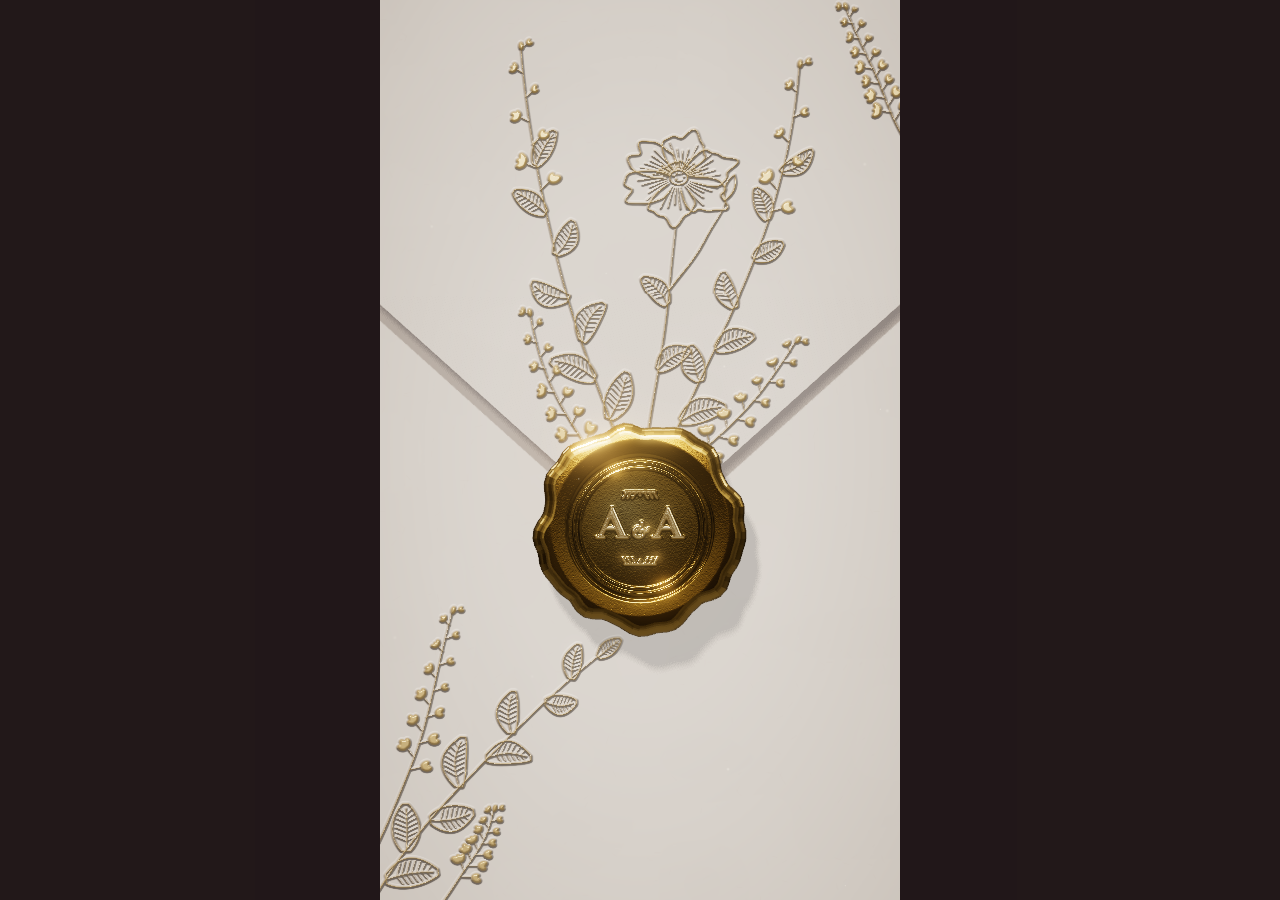
==== assets/family/index.html @ 839c0a17 "Publish site from Demo-repo 449c870" ====
<!doctype html>
<html lang="en">
<head>
  <meta charset="utf-8">
  <meta name="viewport" content="width=device-width, initial-scale=1, viewport-fit=cover">
  <!-- every path on this page resolves from the site root -->
  <base href="../../">
  <meta name="theme-color" content="#f6efe2">
  <title>Abrar &amp; Afreen · Dawat-E-Valima</title>
  <meta name="description" content="With the blessings of Allah, you and your family are invited to the Dawat-E-Valima of Abrar Ahmed with Afreen Bokhari.">
  <meta property="og:type" content="website">
  <meta property="og:title" content="Abrar &amp; Afreen · Dawat-E-Valima">
  <meta property="og:description" content="Thursday, 17 December 2026 · Dinner 8:00 PM onwards · Shams Convention Centre, Bengaluru. Tap to open the invitation.">
  <meta property="og:url" content="https://abrar-afreen.pages.dev/family">
  <meta property="og:image" content="https://abrar-afreen.pages.dev/assets/share.jpg">
  <meta property="og:image:width" content="1200">
  <meta property="og:image:height" content="630">
  <meta name="twitter:card" content="summary_large_image">
  <script>
    // Same start-up as the main page: mark WebGL support before the first paint and
    // preload the still of the envelope that matches this screen's shape.
    (function () {
      var d = document.documentElement, gl = null;
      try {
        var c = document.createElement("canvas");
        gl = c.getContext("webgl2") || c.getContext("webgl");
        if (gl) {
          d.classList.add("gl-early");
          var lose = gl.getExtension("WEBGL_lose_context");
          if (lose) lose.loseContext();
        }
      } catch (e) {}
      if (!gl) return;
      var shapes = [42, 45, 47, 50, 56, 63, 72, 82];
      var a = Math.min(innerWidth, 520) / innerHeight * 100, best = shapes[0];
      for (var i = 1; i < shapes.length; i++) if (Math.abs(shapes[i] - a) < Math.abs(best - a)) best = shapes[i];
      var src = "assets/poster/env-" + best + ".webp";
      var l = document.createElement("link");
      l.rel = "preload"; l.as = "image"; l.href = src; l.setAttribute("fetchpriority", "high");
      document.head.appendChild(l);
      window.__poster = src;
    })();
  </script>
  <link rel="preload" href="assets/app.js" as="script" fetchpriority="low">
  <link rel="preload" href="assets/fonts/Cinzel.woff2" as="font" type="font/woff2" crossorigin fetchpriority="low">
  <link rel="preload" href="assets/fonts/CormorantGaramond-Italic.woff2" as="font" type="font/woff2" crossorigin fetchpriority="low">
  <link rel="icon" href="data:image/svg+xml,%3Csvg xmlns='http://www.w3.org/2000/svg' viewBox='0 0 24 24'%3E%3Cpath fill='%23b8892f' d='M12 21s-7.5-4.6-9.6-9.2C.9 8.4 3 4.5 6.8 4.5c2.2 0 3.7 1.3 5.2 3.1 1.5-1.8 3-3.1 5.2-3.1 3.8 0 5.9 3.9 4.4 7.3C19.5 16.4 12 21 12 21z'/%3E%3C/svg%3E">
  <link rel="stylesheet" href="css/style.css">
  <link rel="stylesheet" href="assets/family/family.css">
</head>
<body class="is-locked fam">

  <!-- ============ Envelope (same as the main invitation) ============ -->
  <div id="envelope" class="envelope" aria-label="Wedding invitation envelope">
   <div class="env-box">
    <div class="env-paper"></div>
    <img class="env-poster" id="envPoster" alt="" decoding="async" fetchpriority="high">
    <div class="seal-wake" aria-hidden="true"></div>
    <script>
      if (window.__poster) document.getElementById("envPoster").src = window.__poster;
      if (window.__poster) document.getElementById("envelope").addEventListener("click", function () { window.__tapQueued = true; this.classList.add("is-waking"); }, { once: true });
    </script>
    <div class="env-shadow"><i></i></div>
    <div class="env-pocket"></div>
    <div class="env-glow"></div>
    <div class="env-rays"></div>
    <div class="env-flap">
      <div class="env-flap-face env-flap-front"><div class="env-flap-paper"></div></div>
      <div class="env-flap-face env-flap-back"></div>
    </div>
    <button id="seal" class="seal" type="button" aria-label="Tap to open the invitation">
      <svg viewBox="0 0 120 120" aria-hidden="true">
        <defs>
          <radialGradient id="sealGold" cx="38%" cy="32%" r="75%">
            <stop offset="0" stop-color="#fff1b8"/><stop offset=".35" stop-color="#e7bf5c"/>
            <stop offset=".75" stop-color="#b98a2c"/><stop offset="1" stop-color="#7d5a17"/>
          </radialGradient>
          <radialGradient id="sealInner" cx="60%" cy="65%" r="70%">
            <stop offset="0" stop-color="#f3d27a"/><stop offset=".7" stop-color="#c9992f"/><stop offset="1" stop-color="#a77a1f"/>
          </radialGradient>
        </defs>
        <path fill="url(#sealGold)" d="M60 4c7 0 9 5 15 6s11-2 15 3 1 10 5 15 9 5 10 12-4 9-4 15 5 10 2 16-9 5-12 10-1 11-7 14-10-1-16 1-9 8-16 8-9-5-15-6-11 2-15-3-1-10-5-15-9-5-10-12 4-9 4-15-5-10-2-16 9-5 12-10 1-11 7-14 10 1 16-1 9-8 16-8z"/>
        <circle cx="60" cy="60" r="37" fill="url(#sealInner)" stroke="#8a6418" stroke-opacity=".45" stroke-width="1.5"/>
        <circle cx="60" cy="60" r="31" fill="none" stroke="#fff3c4" stroke-opacity=".55" stroke-width=".8"/>
        <text x="60" y="68" text-anchor="middle" class="seal-text seal-mono">A &amp; A</text>
      </svg>
    </button>
   </div>
  </div>

  <!-- Music toggle -->
  <button id="music" class="music" type="button" aria-label="Toggle music" aria-pressed="false">
    <svg viewBox="0 0 24 24" aria-hidden="true">
      <path class="m-speaker" d="M4 9h3l5-4v14l-5-4H4z"/>
      <path class="m-waves" d="M15.5 8.5a5 5 0 0 1 0 7M18 6a8.5 8.5 0 0 1 0 12"/>
      <path class="m-mute" d="M16 9l5 6M21 9l-5 6"/>
    </svg>
  </button>

  <!-- ============ Scenes: a story that plays by itself ============ -->
  <main class="story" id="story" aria-live="polite">
    <div class="story-bars" id="bars" aria-hidden="true"></div>
    <div class="story-glow" aria-hidden="true"></div>

    <!-- 1 · Bismillah -->
    <section class="scene" data-time="6.5" data-couple="stand">
      <div class="sc-content">
        <p class="ar ar-bismillah" lang="ar" dir="rtl">بِسْمِ اللّٰهِ الرَّحْمٰنِ الرَّحِيْمِ</p>
        <p class="sc-small">In the name of Allah, the Most Beneficent, the Most Merciful</p>
        <h1 class="sc-title">Dawat-E-Valima</h1>
        <p class="sc-names">Abrar <span>&amp;</span> Afreen</p>
        <p class="sc-date">17 · 12 · 2026</p>
      </div>
    </section>

    <!-- 2 · Qur'an 78:8 -->
    <section class="scene" data-time="7" data-couple="stand">
      <div class="sc-content">
        <p class="ar ar-verse" lang="ar" dir="rtl">وَخَلَقْنَاكُمْ أَزْوَاجًا</p>
        <p class="sc-quote">“And We created you in pairs”</p>
        <p class="sc-ref">Qur’an 78 : 8</p>
        <span class="sc-rule" aria-hidden="true"></span>
        <p class="sc-names sc-names-lg">Abrar <span>&amp;</span> Afreen</p>
      </div>
    </section>

    <!-- 3 · The groom's family -->
    <section class="scene scene-text" data-time="10">
      <div class="sc-content">
        <p class="ar ar-small" lang="ar" dir="rtl">بِسْمِ اللّٰهِ الرَّحْمٰنِ الرَّحِيْمِ</p>
        <p class="sc-hosts">Mr. Mustaq Ahmed &amp; Mrs. Nazhath Unnisa</p>
        <p class="sc-body">solicit the pleasure of your company, with family, at the Dawat-E-Valima of their beloved son</p>
        <h2 class="sc-person">Abrar Ahmed</h2>
        <p class="sc-lineage">Paternal grandson of<br><b>Late Janab Abdul Kareem Saheb</b></p>
        <p class="sc-lineage">Maternal grandson of<br><b>Late Janab Abdul Khayyum Saheb</b></p>
      </div>
    </section>

    <!-- 4 · The bride's family -->
    <section class="scene scene-text" data-time="10">
      <div class="sc-content">
        <p class="sc-with">with</p>
        <h2 class="sc-person">Afreen Bokhari</h2>
        <p class="sc-body">Daughter of</p>
        <p class="sc-hosts">Mr. Syed Ilyas Bokhari &amp; Mrs. Syeda Fathima Mubeen</p>
        <p class="sc-lineage">Paternal granddaughter of<br><b>Late Syed Shafiulla Bokhari Saheb</b></p>
        <p class="sc-lineage">Maternal granddaughter of<br><b>Late Syed Hidayathulla Bokhari Saheb</b></p>
      </div>
    </section>

    <!-- 5 · Alhamdulillah -->
    <section class="scene scene-heart" data-time="7.5" data-couple="stand">
      <div class="sc-heart" data-art="heart" aria-hidden="true"></div>
      <div class="sc-content">
        <p class="sc-caps">Together in this life<br>by Allah’s grace,</p>
        <p class="ar ar-dua" lang="ar" dir="rtl">اَلْحَمْدُ لِلّٰهِ</p>
        <p class="sc-caps">and forever in Jannah</p>
        <p class="ar ar-dua" lang="ar" dir="rtl">إِنْ شَاءَ اللّٰهُ</p>
      </div>
    </section>

    <!-- 6 · The Valima -->
    <section class="scene scene-event" data-time="14">
      <div class="sc-content">
        <p class="ar ar-small" lang="ar" dir="rtl">إِنْ شَاءَ اللّٰهُ</p>
        <h2 class="sc-event">Dawat-E-Valima</h2>
        <span class="sc-rule" aria-hidden="true"></span>
        <p class="sc-when">Thursday, 17th December 2026</p>
        <p class="sc-hijri">8th Rajab 1448 Hijri</p>
        <p class="sc-time">Dinner · 8:00 PM onwards</p>
        <p class="sc-venue-label">Venue</p>
        <p class="sc-venue">Shams Convention Centre</p>
        <p class="sc-address">#67, Haines Road, Sulthangunta, Shivaji Nagar, Bengaluru – 560 001</p>
        <p class="sc-count" id="famCount"></p>
        <div class="sc-actions">
          <a class="sc-btn" id="famMap" target="_blank" rel="noopener">Directions</a>
          <a class="sc-btn sc-btn-line" id="famCal" target="_blank" rel="noopener">Save the Date</a>
        </div>
        <a class="sc-ics" id="famIcs" download="Dawat-E-Valima.ics">Apple &amp; other calendars</a>
      </div>
    </section>

    <!-- 7 · Thank you -->
    <section class="scene scene-thanks" data-time="0" data-couple="stand">
      <div class="sc-content">
        <h2 class="sc-thanks">Thank You</h2>
        <p class="sc-body">Your presence, prayers and blessings are the greatest gift of all.</p>
        <p class="sc-caps">Bless the couple on<br>their auspicious day</p>
        <p class="sc-small">With best compliments from relatives &amp; friends</p>
        <button class="sc-btn sc-btn-line sc-replay" id="famReplay" type="button">Watch again</button>
      </div>
    </section>

    <div class="story-hint" id="hint" aria-hidden="true"><span>Tap to continue</span></div>
  </main>

  <script src="js/music.js"></script>
  <script src="assets/app.js"></script>
  <script src="assets/family/family.js"></script>
</body>
</html>
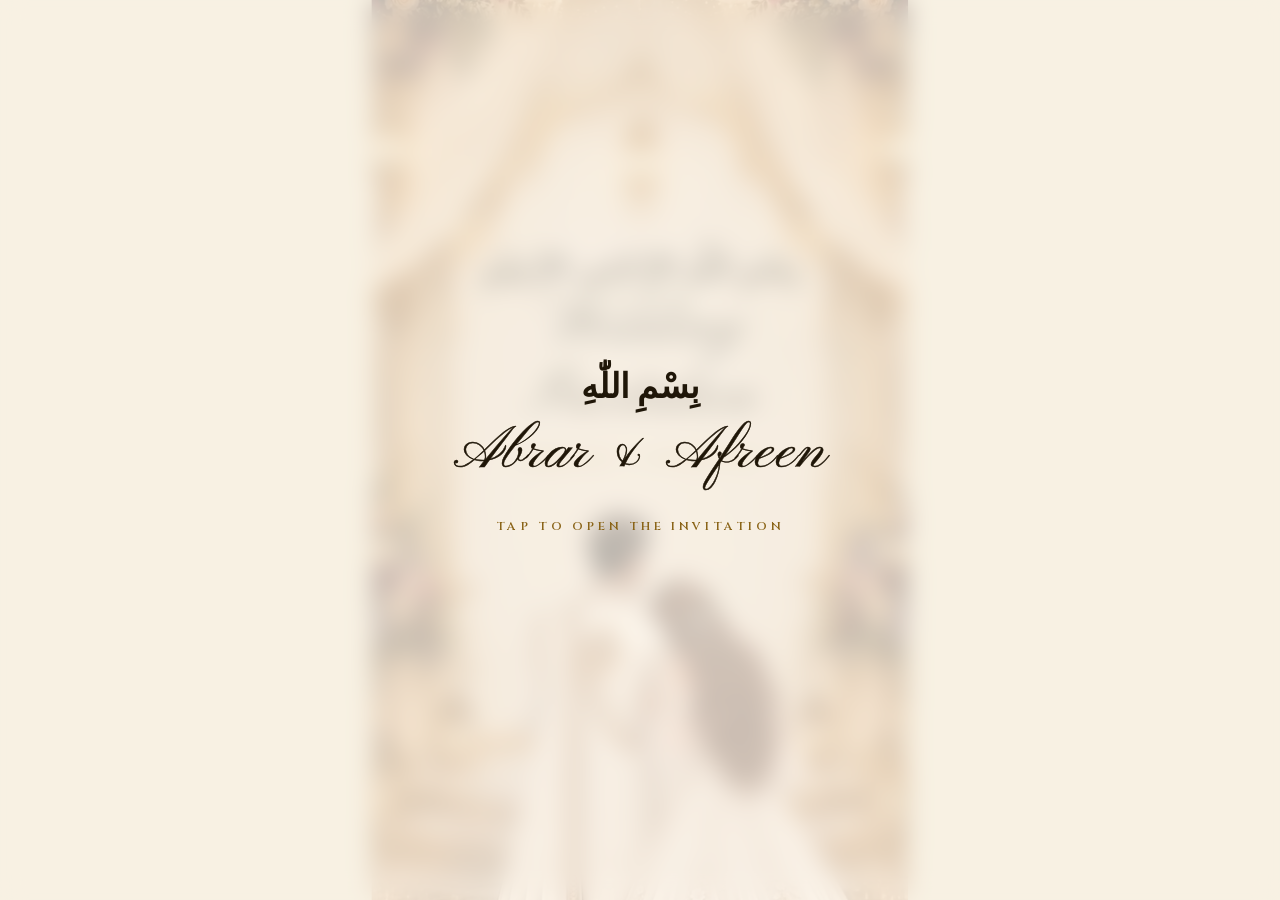
==== commit f2f71906: "Publish site from Demo-repo 47adfc8" ====
--- a/assets/family/index.html
+++ b/assets/family/index.html
@@ -5,197 +5,162 @@
   <meta name="viewport" content="width=device-width, initial-scale=1, viewport-fit=cover">
   <!-- every path on this page resolves from the site root -->
   <base href="../../">
-  <meta name="theme-color" content="#f6efe2">
-  <title>Abrar &amp; Afreen · Dawat-E-Valima</title>
-  <meta name="description" content="With the blessings of Allah, you and your family are invited to the Dawat-E-Valima of Abrar Ahmed with Afreen Bokhari.">
+  <meta name="theme-color" content="#f3e7d2">
+  <title>Abrar &amp; Afreen · Wedding Invitation</title>
+  <meta name="description" content="With the blessings of Allah, you and your family are invited to the wedding celebrations of Abrar Ahmed with Afreen Bokhari.">
   <meta property="og:type" content="website">
-  <meta property="og:title" content="Abrar &amp; Afreen · Dawat-E-Valima">
-  <meta property="og:description" content="Thursday, 17 December 2026 · Dinner 8:00 PM onwards · Shams Convention Centre, Bengaluru. Tap to open the invitation.">
+  <meta property="og:title" content="Abrar &amp; Afreen · Wedding Invitation">
+  <meta property="og:description" content="Haldi &amp; Shukrana · Nikah · Dawat-E-Valima · 15 &amp; 17 December 2026, Bengaluru. Tap to open the invitation.">
   <meta property="og:url" content="https://abrar-afreen.pages.dev/family">
-  <meta property="og:image" content="https://abrar-afreen.pages.dev/assets/share.jpg">
+  <meta property="og:image" content="https://abrar-afreen.pages.dev/assets/family/share.jpg">
   <meta property="og:image:width" content="1200">
   <meta property="og:image:height" content="630">
   <meta name="twitter:card" content="summary_large_image">
-  <script>
-    // Same start-up as the main page: mark WebGL support before the first paint and
-    // preload the still of the envelope that matches this screen's shape.
-    (function () {
-      var d = document.documentElement, gl = null;
-      try {
-        var c = document.createElement("canvas");
-        gl = c.getContext("webgl2") || c.getContext("webgl");
-        if (gl) {
-          d.classList.add("gl-early");
-          var lose = gl.getExtension("WEBGL_lose_context");
-          if (lose) lose.loseContext();
-        }
-      } catch (e) {}
-      if (!gl) return;
-      var shapes = [42, 45, 47, 50, 56, 63, 72, 82];
-      var a = Math.min(innerWidth, 520) / innerHeight * 100, best = shapes[0];
-      for (var i = 1; i < shapes.length; i++) if (Math.abs(shapes[i] - a) < Math.abs(best - a)) best = shapes[i];
-      var src = "assets/poster/env-" + best + ".webp";
-      var l = document.createElement("link");
-      l.rel = "preload"; l.as = "image"; l.href = src; l.setAttribute("fetchpriority", "high");
-      document.head.appendChild(l);
-      window.__poster = src;
-    })();
-  </script>
-  <link rel="preload" href="assets/app.js" as="script" fetchpriority="low">
-  <link rel="preload" href="assets/fonts/Cinzel.woff2" as="font" type="font/woff2" crossorigin fetchpriority="low">
-  <link rel="preload" href="assets/fonts/CormorantGaramond-Italic.woff2" as="font" type="font/woff2" crossorigin fetchpriority="low">
+  <!-- the first scene arrives before anything else -->
+  <link rel="preload" href="assets/family/scenes/title.webp" as="image" fetchpriority="high">
+  <link rel="preload" href="assets/fonts/PinyonScript.woff2" as="font" type="font/woff2" crossorigin>
+  <link rel="preload" href="assets/fonts/Amiri.woff2" as="font" type="font/woff2" crossorigin>
   <link rel="icon" href="data:image/svg+xml,%3Csvg xmlns='http://www.w3.org/2000/svg' viewBox='0 0 24 24'%3E%3Cpath fill='%23b8892f' d='M12 21s-7.5-4.6-9.6-9.2C.9 8.4 3 4.5 6.8 4.5c2.2 0 3.7 1.3 5.2 3.1 1.5-1.8 3-3.1 5.2-3.1 3.8 0 5.9 3.9 4.4 7.3C19.5 16.4 12 21 12 21z'/%3E%3C/svg%3E">
-  <link rel="stylesheet" href="css/style.css">
   <link rel="stylesheet" href="assets/family/family.css">
 </head>
-<body class="is-locked fam">
+<body>
 
-  <!-- ============ Envelope (same as the main invitation) ============ -->
-  <div id="envelope" class="envelope" aria-label="Wedding invitation envelope">
-   <div class="env-box">
-    <div class="env-paper"></div>
-    <img class="env-poster" id="envPoster" alt="" decoding="async" fetchpriority="high">
-    <div class="seal-wake" aria-hidden="true"></div>
-    <script>
-      if (window.__poster) document.getElementById("envPoster").src = window.__poster;
-      if (window.__poster) document.getElementById("envelope").addEventListener("click", function () { window.__tapQueued = true; this.classList.add("is-waking"); }, { once: true });
-    </script>
-    <div class="env-shadow"><i></i></div>
-    <div class="env-pocket"></div>
-    <div class="env-glow"></div>
-    <div class="env-rays"></div>
-    <div class="env-flap">
-      <div class="env-flap-face env-flap-front"><div class="env-flap-paper"></div></div>
-      <div class="env-flap-face env-flap-back"></div>
+  <main class="stage" id="stage">
+    <!-- the picture frame keeps the artwork's 9:16 shape; text is placed in its coordinates -->
+    <div class="frame" id="frame">
+
+      <!-- 1 · Wedding Invitation -->
+      <section class="scene" data-bg="title" data-time="7">
+        <div class="txt" style="--top:27%">
+          <p class="ar ar-l" lang="ar" dir="rtl">بِسْمِ اللّٰهِ الرَّحْمٰنِ الرَّحِيْمِ</p>
+          <h1 class="script write xl">Wedding</h1>
+          <h1 class="script write xl">Invitation</h1>
+          <p class="names fade">Abrar <span>&amp;</span> Afreen</p>
+        </div>
+      </section>
+
+      <!-- 2 · Qur'an 78:8 -->
+      <section class="scene" data-bg="verse" data-time="7">
+        <div class="txt" style="--top:25%">
+          <p class="ar ar-xl" lang="ar" dir="rtl">وَخَلَقْنَاكُمْ أَزْوَاجًا</p>
+          <p class="quote fade">“ And We created you in pairs ”</p>
+          <p class="ref fade">Qur’an 78 : 8</p>
+          <h2 class="script write lg">Abrar &amp; Afreen</h2>
+        </div>
+      </section>
+
+      <!-- 3 · The groom's family -->
+      <section class="scene" data-bg="parents" data-time="11">
+        <div class="txt narrow" style="--top:27.5%">
+          <p class="ar ar-m" lang="ar" dir="rtl">بِسْمِ اللّٰهِ الرَّحْمٰنِ الرَّحِيْمِ</p>
+          <p class="caps fade">In the name of Allah, the Most<br>Beneficent, the Most Merciful</p>
+          <p class="bold fade">Mr. Mustaq Ahmed &amp;<br>Mrs. Nazhath Unnisa</p>
+          <p class="italic fade">solicit your blessings &amp; request your gracious presence on the auspicious occasion of the wedding ceremony of their beloved son</p>
+          <h2 class="script write md">Abrar Ahmed</h2>
+          <p class="small fade">Paternal grandson of<br><b>Late Janab Abdul Kareem Saheb</b></p>
+          <p class="small fade">Maternal grandson of<br><b>Late Janab Abdul Khayyum Saheb</b></p>
+        </div>
+      </section>
+
+      <!-- 4 · The bride's family -->
+      <section class="scene" data-bg="parents" data-time="10">
+        <div class="txt narrow" style="--top:31%">
+          <p class="script write sm">with</p>
+          <h2 class="script write md">Afreen Bokhari</h2>
+          <p class="bold fade">D/o Mr. Syed Ilyas Bokhari &amp;<br>Mrs. Syeda Fathima Mubeen</p>
+          <p class="small fade">Paternal granddaughter of<br><b>Late Syed Shafiulla Bokhari Saheb</b></p>
+          <p class="small fade">Maternal granddaughter of<br><b>Late Syed Hidayathulla Bokhari Saheb</b></p>
+        </div>
+      </section>
+
+      <!-- 5 · Alhamdulillah -->
+      <section class="scene" data-bg="heart" data-time="8">
+        <div class="txt heart" style="--top:21%">
+          <p class="caps2 fade">Together in this Life<br>by Allah’s grace,</p>
+          <p class="ar ar-l" lang="ar" dir="rtl">اَلْحَمْدُ لِلّٰهِ</p>
+          <p class="caps2 fade">And forever in Jannah</p>
+          <p class="ar ar-l" lang="ar" dir="rtl">إِنْ شَاءَ اللّٰهُ</p>
+        </div>
+      </section>
+
+      <!-- 6 · Haldi & Shukrana -->
+      <section class="scene" data-bg="haldi" data-time="10">
+        <div class="txt" style="--top:16.5%">
+          <h2 class="script write lg haldi">Haldi &amp; Shukrana</h2>
+          <span class="flourish fade" aria-hidden="true"></span>
+          <p class="italic fade">Insha Allah,</p>
+          <p class="bold big fade">On Tuesday, 15th December 2026</p>
+          <p class="bold fade">Dinner : 8:00 PM onwards</p>
+          <p class="script venue fade">Venue</p>
+          <p class="place fade">A.M.C. Fortune Mahal</p>
+          <p class="addr fade">#36, Jayamahal Main Road, Opp. Fun World,<br>Next to S.B.I. Bank, J.C. Nagar, Bengaluru – 560 006</p>
+          <p class="acts fade"><a class="act" data-map="amc" target="_blank" rel="noopener">Directions</a><a class="act" data-cal="haldi" target="_blank" rel="noopener">Save the Date</a></p>
+        </div>
+      </section>
+
+      <!-- 7 · Nikah -->
+      <section class="scene" data-bg="nikah" data-time="10">
+        <div class="txt" style="--top:16%">
+          <p class="ar ar-m" lang="ar" dir="rtl">إِنْ شَاءَ اللّٰهُ</p>
+          <h2 class="script write lg">Nikah</h2>
+          <span class="flourish fade" aria-hidden="true"></span>
+          <p class="bold big fade">On Thursday, 17th December 2026</p>
+          <p class="bold fade">Nikah : 11:00 AM<br>Lunch : 12:30 PM onwards</p>
+          <p class="script venue fade">Venue</p>
+          <p class="place fade">A.M.C. Fortune Mahal</p>
+          <p class="addr fade">#36, Jayamahal Main Road, Opp. Fun World,<br>Next to S.B.I. Bank, J.C. Nagar, Bengaluru – 560 006</p>
+          <p class="acts fade"><a class="act" data-map="amc" target="_blank" rel="noopener">Directions</a><a class="act" data-cal="nikah" target="_blank" rel="noopener">Save the Date</a></p>
+        </div>
+      </section>
+
+      <!-- 8 · Dawat-E-Valima -->
+      <section class="scene" data-bg="walima" data-time="10">
+        <div class="txt" style="--top:16.5%">
+          <p class="ar ar-m" lang="ar" dir="rtl">إِنْ شَاءَ اللّٰهُ</p>
+          <h2 class="script write lg">Dawat-E-Valima</h2>
+          <span class="flourish fade" aria-hidden="true"></span>
+          <p class="bold big fade">On Thursday, 17th December 2026</p>
+          <p class="bold fade">Dinner : 8:00 PM onwards</p>
+          <p class="script venue fade">Venue</p>
+          <p class="place fade">Shams Convention Centre</p>
+          <p class="addr fade">#67, Haines Road, Sulthangunta,<br>Shivaji Nagar, Bengaluru – 560 001</p>
+          <p class="acts fade"><a class="act" data-map="shams" target="_blank" rel="noopener">Directions</a><a class="act" data-cal="valima" target="_blank" rel="noopener">Save the Date</a></p>
+        </div>
+      </section>
+
+      <!-- 9 · Thank you -->
+      <section class="scene" data-bg="thanks" data-time="0">
+        <div class="txt narrow" style="--top:23%">
+          <h2 class="script write xl">Thank You</h2>
+          <p class="bold fade">Your presence, prayers and blessings<br>will add joy to our celebration.</p>
+          <p class="small fade">With best compliments from :<br><b>Relatives and Friends</b></p>
+          <p class="acts fade"><button class="act" id="replay" type="button">Watch again</button></p>
+        </div>
+      </section>
+
+      <div class="sparkles" aria-hidden="true"></div>
     </div>
-    <button id="seal" class="seal" type="button" aria-label="Tap to open the invitation">
-      <svg viewBox="0 0 120 120" aria-hidden="true">
-        <defs>
-          <radialGradient id="sealGold" cx="38%" cy="32%" r="75%">
-            <stop offset="0" stop-color="#fff1b8"/><stop offset=".35" stop-color="#e7bf5c"/>
-            <stop offset=".75" stop-color="#b98a2c"/><stop offset="1" stop-color="#7d5a17"/>
-          </radialGradient>
-          <radialGradient id="sealInner" cx="60%" cy="65%" r="70%">
-            <stop offset="0" stop-color="#f3d27a"/><stop offset=".7" stop-color="#c9992f"/><stop offset="1" stop-color="#a77a1f"/>
-          </radialGradient>
-        </defs>
-        <path fill="url(#sealGold)" d="M60 4c7 0 9 5 15 6s11-2 15 3 1 10 5 15 9 5 10 12-4 9-4 15 5 10 2 16-9 5-12 10-1 11-7 14-10-1-16 1-9 8-16 8-9-5-15-6-11 2-15-3-1-10-5-15-9-5-10-12 4-9 4-15-5-10-2-16 9-5 12-10 1-11 7-14 10 1 16-1 9-8 16-8z"/>
-        <circle cx="60" cy="60" r="37" fill="url(#sealInner)" stroke="#8a6418" stroke-opacity=".45" stroke-width="1.5"/>
-        <circle cx="60" cy="60" r="31" fill="none" stroke="#fff3c4" stroke-opacity=".55" stroke-width=".8"/>
-        <text x="60" y="68" text-anchor="middle" class="seal-text seal-mono">A &amp; A</text>
+
+    <div class="haze" aria-hidden="true"></div>
+    <div class="bars" id="bars" aria-hidden="true"></div>
+
+    <!-- before the first tap: the scene waits behind a soft haze (music needs a tap) -->
+    <button class="opener" id="opener" type="button" aria-label="Open the invitation">
+      <span class="op-ar" lang="ar" dir="rtl">بِسْمِ اللّٰهِ</span>
+      <span class="op-title">Abrar &amp; Afreen</span>
+      <span class="op-tap">Tap to open the invitation</span>
+    </button>
+
+    <button id="music" class="music" type="button" aria-label="Toggle music" aria-pressed="false">
+      <svg viewBox="0 0 24 24" aria-hidden="true">
+        <path class="m-speaker" d="M4 9h3l5-4v14l-5-4H4z"/>
+        <path class="m-waves" d="M15.5 8.5a5 5 0 0 1 0 7M18 6a8.5 8.5 0 0 1 0 12"/>
+        <path class="m-mute" d="M16 9l5 6M21 9l-5 6"/>
       </svg>
     </button>
-   </div>
-  </div>
-
-  <!-- Music toggle -->
-  <button id="music" class="music" type="button" aria-label="Toggle music" aria-pressed="false">
-    <svg viewBox="0 0 24 24" aria-hidden="true">
-      <path class="m-speaker" d="M4 9h3l5-4v14l-5-4H4z"/>
-      <path class="m-waves" d="M15.5 8.5a5 5 0 0 1 0 7M18 6a8.5 8.5 0 0 1 0 12"/>
-      <path class="m-mute" d="M16 9l5 6M21 9l-5 6"/>
-    </svg>
-  </button>
-
-  <!-- ============ Scenes: a story that plays by itself ============ -->
-  <main class="story" id="story" aria-live="polite">
-    <div class="story-bars" id="bars" aria-hidden="true"></div>
-    <div class="story-glow" aria-hidden="true"></div>
-
-    <!-- 1 · Bismillah -->
-    <section class="scene" data-time="6.5" data-couple="stand">
-      <div class="sc-content">
-        <p class="ar ar-bismillah" lang="ar" dir="rtl">بِسْمِ اللّٰهِ الرَّحْمٰنِ الرَّحِيْمِ</p>
-        <p class="sc-small">In the name of Allah, the Most Beneficent, the Most Merciful</p>
-        <h1 class="sc-title">Dawat-E-Valima</h1>
-        <p class="sc-names">Abrar <span>&amp;</span> Afreen</p>
-        <p class="sc-date">17 · 12 · 2026</p>
-      </div>
-    </section>
-
-    <!-- 2 · Qur'an 78:8 -->
-    <section class="scene" data-time="7" data-couple="stand">
-      <div class="sc-content">
-        <p class="ar ar-verse" lang="ar" dir="rtl">وَخَلَقْنَاكُمْ أَزْوَاجًا</p>
-        <p class="sc-quote">“And We created you in pairs”</p>
-        <p class="sc-ref">Qur’an 78 : 8</p>
-        <span class="sc-rule" aria-hidden="true"></span>
-        <p class="sc-names sc-names-lg">Abrar <span>&amp;</span> Afreen</p>
-      </div>
-    </section>
-
-    <!-- 3 · The groom's family -->
-    <section class="scene scene-text" data-time="10">
-      <div class="sc-content">
-        <p class="ar ar-small" lang="ar" dir="rtl">بِسْمِ اللّٰهِ الرَّحْمٰنِ الرَّحِيْمِ</p>
-        <p class="sc-hosts">Mr. Mustaq Ahmed &amp; Mrs. Nazhath Unnisa</p>
-        <p class="sc-body">solicit the pleasure of your company, with family, at the Dawat-E-Valima of their beloved son</p>
-        <h2 class="sc-person">Abrar Ahmed</h2>
-        <p class="sc-lineage">Paternal grandson of<br><b>Late Janab Abdul Kareem Saheb</b></p>
-        <p class="sc-lineage">Maternal grandson of<br><b>Late Janab Abdul Khayyum Saheb</b></p>
-      </div>
-    </section>
-
-    <!-- 4 · The bride's family -->
-    <section class="scene scene-text" data-time="10">
-      <div class="sc-content">
-        <p class="sc-with">with</p>
-        <h2 class="sc-person">Afreen Bokhari</h2>
-        <p class="sc-body">Daughter of</p>
-        <p class="sc-hosts">Mr. Syed Ilyas Bokhari &amp; Mrs. Syeda Fathima Mubeen</p>
-        <p class="sc-lineage">Paternal granddaughter of<br><b>Late Syed Shafiulla Bokhari Saheb</b></p>
-        <p class="sc-lineage">Maternal granddaughter of<br><b>Late Syed Hidayathulla Bokhari Saheb</b></p>
-      </div>
-    </section>
-
-    <!-- 5 · Alhamdulillah -->
-    <section class="scene scene-heart" data-time="7.5" data-couple="stand">
-      <div class="sc-heart" data-art="heart" aria-hidden="true"></div>
-      <div class="sc-content">
-        <p class="sc-caps">Together in this life<br>by Allah’s grace,</p>
-        <p class="ar ar-dua" lang="ar" dir="rtl">اَلْحَمْدُ لِلّٰهِ</p>
-        <p class="sc-caps">and forever in Jannah</p>
-        <p class="ar ar-dua" lang="ar" dir="rtl">إِنْ شَاءَ اللّٰهُ</p>
-      </div>
-    </section>
-
-    <!-- 6 · The Valima -->
-    <section class="scene scene-event" data-time="14">
-      <div class="sc-content">
-        <p class="ar ar-small" lang="ar" dir="rtl">إِنْ شَاءَ اللّٰهُ</p>
-        <h2 class="sc-event">Dawat-E-Valima</h2>
-        <span class="sc-rule" aria-hidden="true"></span>
-        <p class="sc-when">Thursday, 17th December 2026</p>
-        <p class="sc-hijri">8th Rajab 1448 Hijri</p>
-        <p class="sc-time">Dinner · 8:00 PM onwards</p>
-        <p class="sc-venue-label">Venue</p>
-        <p class="sc-venue">Shams Convention Centre</p>
-        <p class="sc-address">#67, Haines Road, Sulthangunta, Shivaji Nagar, Bengaluru – 560 001</p>
-        <p class="sc-count" id="famCount"></p>
-        <div class="sc-actions">
-          <a class="sc-btn" id="famMap" target="_blank" rel="noopener">Directions</a>
-          <a class="sc-btn sc-btn-line" id="famCal" target="_blank" rel="noopener">Save the Date</a>
-        </div>
-        <a class="sc-ics" id="famIcs" download="Dawat-E-Valima.ics">Apple &amp; other calendars</a>
-      </div>
-    </section>
-
-    <!-- 7 · Thank you -->
-    <section class="scene scene-thanks" data-time="0" data-couple="stand">
-      <div class="sc-content">
-        <h2 class="sc-thanks">Thank You</h2>
-        <p class="sc-body">Your presence, prayers and blessings are the greatest gift of all.</p>
-        <p class="sc-caps">Bless the couple on<br>their auspicious day</p>
-        <p class="sc-small">With best compliments from relatives &amp; friends</p>
-        <button class="sc-btn sc-btn-line sc-replay" id="famReplay" type="button">Watch again</button>
-      </div>
-    </section>
-
-    <div class="story-hint" id="hint" aria-hidden="true"><span>Tap to continue</span></div>
   </main>
 
   <script src="js/music.js"></script>
-  <script src="assets/app.js"></script>
   <script src="assets/family/family.js"></script>
 </body>
 </html>
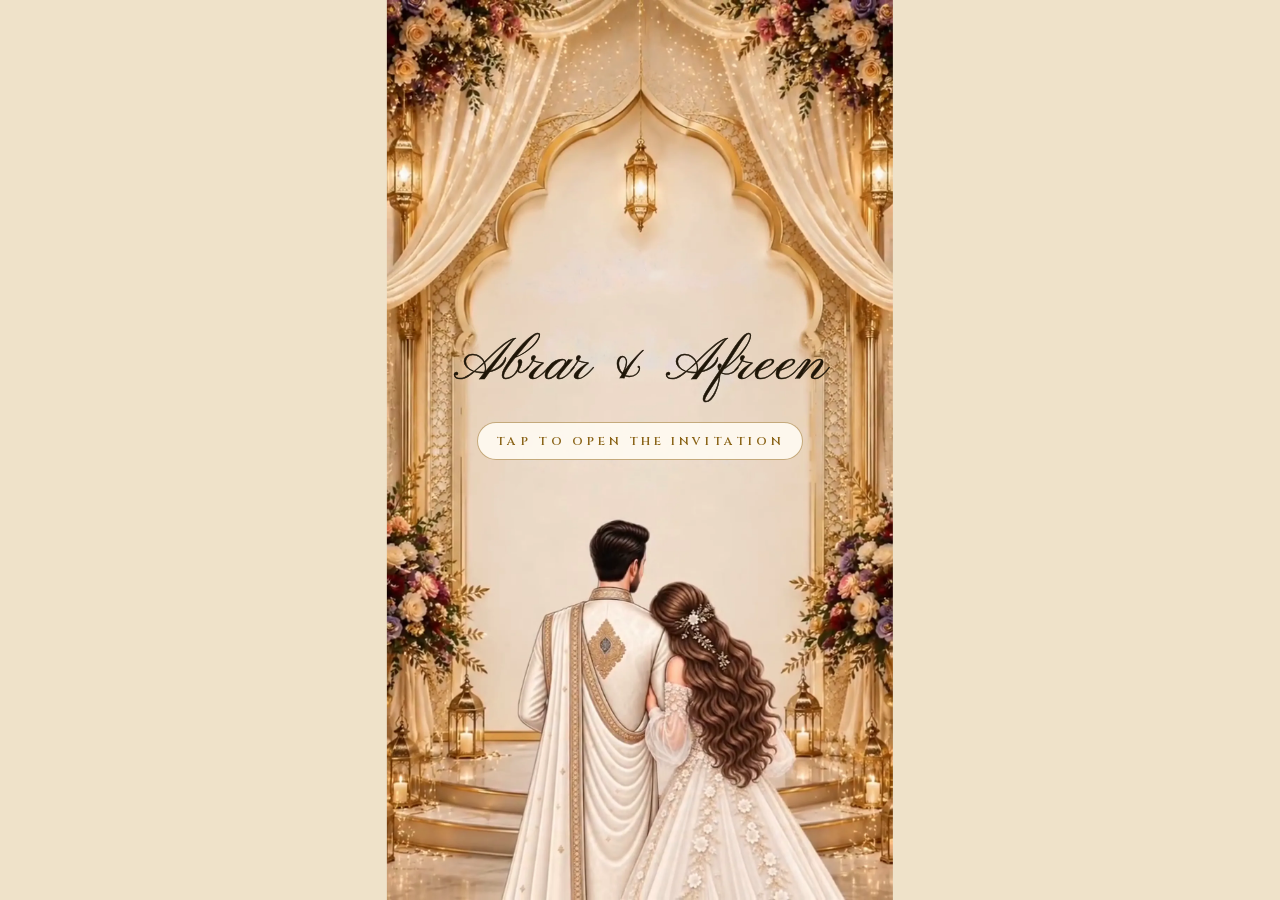
==== commit b4846e33: "Publish site from Demo-repo 9b485c5" ====
--- a/assets/family/index.html
+++ b/assets/family/index.html
@@ -19,7 +19,7 @@
   <!-- the first scene arrives before anything else -->
   <link rel="preload" href="assets/family/scenes/title.webp" as="image" fetchpriority="high">
   <link rel="preload" href="assets/fonts/PinyonScript.woff2" as="font" type="font/woff2" crossorigin>
-  <link rel="preload" href="assets/fonts/Amiri.woff2" as="font" type="font/woff2" crossorigin>
+  <link rel="preload" href="assets/family/cal/title.webp" as="image">
   <link rel="icon" href="data:image/svg+xml,%3Csvg xmlns='http://www.w3.org/2000/svg' viewBox='0 0 24 24'%3E%3Cpath fill='%23b8892f' d='M12 21s-7.5-4.6-9.6-9.2C.9 8.4 3 4.5 6.8 4.5c2.2 0 3.7 1.3 5.2 3.1 1.5-1.8 3-3.1 5.2-3.1 3.8 0 5.9 3.9 4.4 7.3C19.5 16.4 12 21 12 21z'/%3E%3C/svg%3E">
   <link rel="stylesheet" href="assets/family/family.css">
 </head>
@@ -29,10 +29,10 @@
     <!-- the picture frame keeps the artwork's 9:16 shape; text is placed in its coordinates -->
     <div class="frame" id="frame">
 
-      <!-- 1 · Wedding Invitation -->
-      <section class="scene" data-bg="title" data-time="7">
-        <div class="txt" style="--top:27%">
-          <p class="ar ar-l" lang="ar" dir="rtl">بِسْمِ اللّٰهِ الرَّحْمٰنِ الرَّحِيْمِ</p>
+      <!-- 1 · Wedding Invitation (the Arabic is the video's own calligraphy) -->
+      <section class="scene cal-lead" data-bg="title" data-time="8">
+        <img class="cal" src="assets/family/cal/title.webp" alt="بسم الله الرحمن الرحيم" style="--l:20.833%;--t:27.188%;--w:54.167%">
+        <div class="txt" style="--top:35.6%">
           <h1 class="script write xl">Wedding</h1>
           <h1 class="script write xl">Invitation</h1>
           <p class="names fade">Abrar <span>&amp;</span> Afreen</p>
@@ -40,9 +40,9 @@
       </section>
 
       <!-- 2 · Qur'an 78:8 -->
-      <section class="scene" data-bg="verse" data-time="7">
-        <div class="txt" style="--top:25%">
-          <p class="ar ar-xl" lang="ar" dir="rtl">وَخَلَقْنَاكُمْ أَزْوَاجًا</p>
+      <section class="scene cal-lead" data-bg="verse" data-time="8">
+        <img class="cal" src="assets/family/cal/verse.webp" alt="وخلقناكم أزواجا" style="--l:26.667%;--t:21.719%;--w:47.222%">
+        <div class="txt" style="--top:33.6%">
           <p class="quote fade">“ And We created you in pairs ”</p>
           <p class="ref fade">Qur’an 78 : 8</p>
           <h2 class="script write lg">Abrar &amp; Afreen</h2>
@@ -50,9 +50,9 @@
       </section>
 
       <!-- 3 · The groom's family -->
-      <section class="scene" data-bg="parents" data-time="11">
-        <div class="txt narrow" style="--top:27.5%">
-          <p class="ar ar-m" lang="ar" dir="rtl">بِسْمِ اللّٰهِ الرَّحْمٰنِ الرَّحِيْمِ</p>
+      <section class="scene cal-lead" data-bg="parents" data-time="12">
+        <img class="cal" src="assets/family/cal/parents.webp" alt="بسم الله الرحمن الرحيم" style="--l:29.861%;--t:25.938%;--w:34.722%">
+        <div class="txt narrow" style="--top:34%">
           <p class="caps fade">In the name of Allah, the Most<br>Beneficent, the Most Merciful</p>
           <p class="bold fade">Mr. Mustaq Ahmed &amp;<br>Mrs. Nazhath Unnisa</p>
           <p class="italic fade">solicit your blessings &amp; request your gracious presence on the auspicious occasion of the wedding ceremony of their beloved son</p>
@@ -64,7 +64,7 @@
 
       <!-- 4 · The bride's family -->
       <section class="scene" data-bg="parents" data-time="10">
-        <div class="txt narrow" style="--top:31%">
+        <div class="txt narrow" style="--top:29%">
           <p class="script write sm">with</p>
           <h2 class="script write md">Afreen Bokhari</h2>
           <p class="bold fade">D/o Mr. Syed Ilyas Bokhari &amp;<br>Mrs. Syeda Fathima Mubeen</p>
@@ -73,13 +73,14 @@
         </div>
       </section>
 
-      <!-- 5 · Alhamdulillah -->
+      <!-- 5 · Alhamdulillah: every line sits where the video has it -->
       <section class="scene" data-bg="heart" data-time="8">
-        <div class="txt heart" style="--top:21%">
-          <p class="caps2 fade">Together in this Life<br>by Allah’s grace,</p>
-          <p class="ar ar-l" lang="ar" dir="rtl">اَلْحَمْدُ لِلّٰهِ</p>
-          <p class="caps2 fade">And forever in Jannah</p>
-          <p class="ar ar-l" lang="ar" dir="rtl">إِنْ شَاءَ اللّٰهُ</p>
+        <img class="cal late" src="assets/family/cal/hamd.webp" alt="الحمد لله" style="--l:37.778%;--t:24.219%;--w:31.389%;--d:1.4s">
+        <img class="cal late" src="assets/family/cal/insha.webp" alt="إن شاء الله" style="--l:30.556%;--t:37.344%;--w:37.222%;--d:3.4s">
+        <div class="txt abs">
+          <p class="smc fade" style="--y:16.4%">Together in this Life</p>
+          <p class="smc fade" style="--y:20.1%">by Allah’s grace,</p>
+          <p class="smc fade" style="--y:32.6%">And forever in Jannah</p>
         </div>
       </section>
 
@@ -99,9 +100,9 @@
       </section>
 
       <!-- 7 · Nikah -->
-      <section class="scene" data-bg="nikah" data-time="10">
-        <div class="txt" style="--top:16%">
-          <p class="ar ar-m" lang="ar" dir="rtl">إِنْ شَاءَ اللّٰهُ</p>
+      <section class="scene cal-lead" data-bg="nikah" data-time="10">
+        <img class="cal" src="assets/family/cal/nikah.webp" alt="إن شاء الله" style="--l:33.333%;--t:19.062%;--w:32.778%">
+        <div class="txt" style="--top:25.4%">
           <h2 class="script write lg">Nikah</h2>
           <span class="flourish fade" aria-hidden="true"></span>
           <p class="bold big fade">On Thursday, 17th December 2026</p>
@@ -115,8 +116,7 @@
 
       <!-- 8 · Dawat-E-Valima -->
       <section class="scene" data-bg="walima" data-time="10">
-        <div class="txt" style="--top:16.5%">
-          <p class="ar ar-m" lang="ar" dir="rtl">إِنْ شَاءَ اللّٰهُ</p>
+        <div class="txt" style="--top:19.5%">
           <h2 class="script write lg">Dawat-E-Valima</h2>
           <span class="flourish fade" aria-hidden="true"></span>
           <p class="bold big fade">On Thursday, 17th December 2026</p>
@@ -144,9 +144,8 @@
     <div class="haze" aria-hidden="true"></div>
     <div class="bars" id="bars" aria-hidden="true"></div>
 
-    <!-- before the first tap: the scene waits behind a soft haze (music needs a tap) -->
+    <!-- before the first tap: the first scene waits, sharp, with a tap prompt (music needs a tap) -->
     <button class="opener" id="opener" type="button" aria-label="Open the invitation">
-      <span class="op-ar" lang="ar" dir="rtl">بِسْمِ اللّٰهِ</span>
       <span class="op-title">Abrar &amp; Afreen</span>
       <span class="op-tap">Tap to open the invitation</span>
     </button>
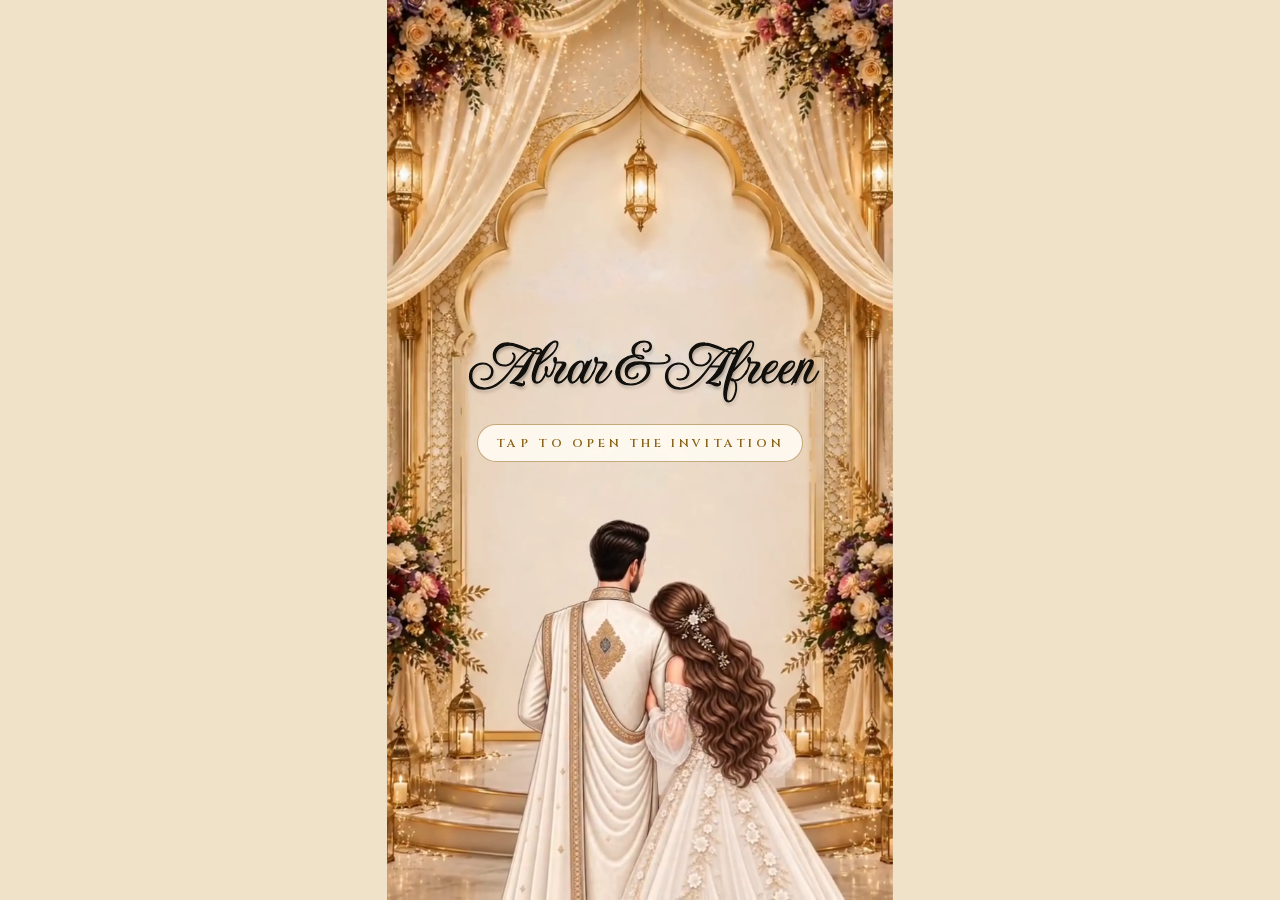
==== commit 0a0208d6: "Publish site from Demo-repo 306dc52" ====
--- a/assets/family/index.html
+++ b/assets/family/index.html
@@ -18,130 +18,131 @@
   <meta name="twitter:card" content="summary_large_image">
   <!-- the first scene arrives before anything else -->
   <link rel="preload" href="assets/family/scenes/title.webp" as="image" fetchpriority="high">
-  <link rel="preload" href="assets/fonts/PinyonScript.woff2" as="font" type="font/woff2" crossorigin>
+  <link rel="preload" href="assets/fonts/ImperialScript.woff2" as="font" type="font/woff2" crossorigin>
   <link rel="preload" href="assets/family/cal/title.webp" as="image">
   <link rel="icon" href="data:image/svg+xml,%3Csvg xmlns='http://www.w3.org/2000/svg' viewBox='0 0 24 24'%3E%3Cpath fill='%23b8892f' d='M12 21s-7.5-4.6-9.6-9.2C.9 8.4 3 4.5 6.8 4.5c2.2 0 3.7 1.3 5.2 3.1 1.5-1.8 3-3.1 5.2-3.1 3.8 0 5.9 3.9 4.4 7.3C19.5 16.4 12 21 12 21z'/%3E%3C/svg%3E">
   <link rel="stylesheet" href="assets/family/family.css">
 </head>
 <body>
-
+<!--
+  Every scene follows the reference video: the camera zooms in or out over the whole scene
+  (data-cam="from to"), text and picture move together, and each line arrives the way the
+  video brings it in: .w writes on from the left, .wr (the Arabic) from the right, .b comes
+  into focus. data-at is when it starts (seconds into the scene), data-d how long writing takes.
+-->
   <main class="stage" id="stage">
-    <!-- the picture frame keeps the artwork's 9:16 shape; text is placed in its coordinates -->
     <div class="frame" id="frame">
 
-      <!-- 1 · Wedding Invitation (the Arabic is the video's own calligraphy) -->
-      <section class="scene cal-lead" data-bg="title" data-time="8">
-        <img class="cal" src="assets/family/cal/title.webp" alt="بسم الله الرحمن الرحيم" style="--l:20.833%;--t:27.188%;--w:54.167%">
-        <div class="txt" style="--top:35.6%">
-          <h1 class="script write xl">Wedding</h1>
-          <h1 class="script write xl">Invitation</h1>
-          <p class="names fade">Abrar <span>&amp;</span> Afreen</p>
+      <!-- 1 · Wedding Invitation -->
+      <section class="scene" data-bg="title" data-time="7" data-cam="1.095 1">
+        <img class="cal wr" src="assets/family/cal/title.webp" alt="بسم الله الرحمن الرحيم" style="--l:20.833%;--t:27.188%;--w:54.167%" data-at=".1" data-d="2.6">
+        <div class="txt" style="--top:35.8%">
+          <h1 class="is xl w" data-at=".2" data-d="1">Wedding</h1>
+          <h1 class="is xl w" data-at="1.2" data-d="1.4">Invitation</h1>
         </div>
       </section>
 
       <!-- 2 · Qur'an 78:8 -->
-      <section class="scene cal-lead" data-bg="verse" data-time="8">
-        <img class="cal" src="assets/family/cal/verse.webp" alt="وخلقناكم أزواجا" style="--l:26.667%;--t:21.719%;--w:47.222%">
-        <div class="txt" style="--top:33.6%">
-          <p class="quote fade">“ And We created you in pairs ”</p>
-          <p class="ref fade">Qur’an 78 : 8</p>
-          <h2 class="script write lg">Abrar &amp; Afreen</h2>
+      <section class="scene" data-bg="verse" data-time="7" data-cam="1 1.072">
+        <img class="cal wr" src="assets/family/cal/verse.webp" alt="وخلقناكم أزواجا" style="--l:26.667%;--t:21.719%;--w:47.222%" data-at=".1" data-d="3.3">
+        <div class="txt" style="--top:34.1%">
+          <p class="nc quote w" data-at=".1" data-d="2.6">“ And We created you in pairs ”</p>
+          <p class="nc ref w" data-at="2.8" data-d="1.1">Qur’an : 78 : 8</p>
+          <h2 class="is lg names w" data-at=".1" data-d="1.3">Abrar &amp; Afreen</h2>
         </div>
       </section>
 
       <!-- 3 · The groom's family -->
-      <section class="scene cal-lead" data-bg="parents" data-time="12">
-        <img class="cal" src="assets/family/cal/parents.webp" alt="بسم الله الرحمن الرحيم" style="--l:29.861%;--t:25.938%;--w:34.722%">
+      <section class="scene" data-bg="parents" data-time="11" data-cam="1.06 1">
+        <img class="cal b" src="assets/family/cal/parents.webp" alt="بسم الله الرحمن الرحيم" style="--l:29.861%;--t:25.938%;--w:34.722%" data-at="0">
         <div class="txt narrow" style="--top:34%">
-          <p class="caps fade">In the name of Allah, the Most<br>Beneficent, the Most Merciful</p>
-          <p class="bold fade">Mr. Mustaq Ahmed &amp;<br>Mrs. Nazhath Unnisa</p>
-          <p class="italic fade">solicit your blessings &amp; request your gracious presence on the auspicious occasion of the wedding ceremony of their beloved son</p>
-          <h2 class="script write md">Abrar Ahmed</h2>
-          <p class="small fade">Paternal grandson of<br><b>Late Janab Abdul Kareem Saheb</b></p>
-          <p class="small fade">Maternal grandson of<br><b>Late Janab Abdul Khayyum Saheb</b></p>
+          <p class="cz caps b" data-at="0">In the name of Allah the most<br>beneficent, the most merciful</p>
+          <p class="lb host b" data-at=".75">Mr. Mustaq Ahmed &amp;<br>Mrs. Nazhath Unnisa</p>
+          <p class="nc ask b" data-at="1.25">Solicit your blessings &amp; request your gracious<br>presence on the auspicious occasion of the<br>Wedding Ceremony of their beloved Son</p>
+          <h2 class="is md b" data-at="2">Abrar Ahmed</h2>
+          <p class="gp b" data-at="2.75"><span class="nc">Paternal grandson of</span><br><b class="lb">Late Janab Abdul Kareem Saheb</b></p>
+          <p class="gp b" data-at="3.25"><span class="nc">Maternal grandson of</span><br><b class="lb">Late Janab Abdul Khayyum Saheb</b></p>
         </div>
       </section>
 
       <!-- 4 · The bride's family -->
-      <section class="scene" data-bg="parents" data-time="10">
-        <div class="txt narrow" style="--top:29%">
-          <p class="script write sm">with</p>
-          <h2 class="script write md">Afreen Bokhari</h2>
-          <p class="bold fade">D/o Mr. Syed Ilyas Bokhari &amp;<br>Mrs. Syeda Fathima Mubeen</p>
-          <p class="small fade">Paternal granddaughter of<br><b>Late Syed Shafiulla Bokhari Saheb</b></p>
-          <p class="small fade">Maternal granddaughter of<br><b>Late Syed Hidayathulla Bokhari Saheb</b></p>
+      <section class="scene" data-bg="parents" data-time="9" data-cam="1 1.06">
+        <div class="txt narrow" style="--top:30%">
+          <p class="is with b" data-at="0">With</p>
+          <h2 class="is md b" data-at=".5">Afreen Bokhari</h2>
+          <p class="lb host b" data-at="1.25">D/o Mr. Syed Ilyas Bokhari &amp;<br>Mrs. Syeda Fathima Mubeen</p>
+          <p class="gp b" data-at="2"><span class="nc">Paternal granddaughter of</span><br><b class="lb">Late Syed Shafiulla Bokhari Saheb</b></p>
+          <p class="gp b" data-at="2.5"><span class="nc">Maternal granddaughter of</span><br><b class="lb">Late Syed Hidayathulla Bokhari Saheb</b></p>
         </div>
       </section>
 
-      <!-- 5 · Alhamdulillah: every line sits where the video has it -->
-      <section class="scene" data-bg="heart" data-time="8">
-        <img class="cal late" src="assets/family/cal/hamd.webp" alt="الحمد لله" style="--l:37.778%;--t:24.219%;--w:31.389%;--d:1.4s">
-        <img class="cal late" src="assets/family/cal/insha.webp" alt="إن شاء الله" style="--l:30.556%;--t:37.344%;--w:37.222%;--d:3.4s">
+      <!-- 5 · Alhamdulillah (every line where the video has it) -->
+      <section class="scene" data-bg="heart" data-time="7" data-cam="1 1.065">
+        <img class="cal b" src="assets/family/cal/hamd.webp" alt="الحمد لله" style="--l:37.778%;--t:24.219%;--w:31.389%" data-at="1">
+        <img class="cal b" src="assets/family/cal/insha.webp" alt="إن شاء الله" style="--l:30.556%;--t:37.344%;--w:37.222%" data-at="2.5">
         <div class="txt abs">
-          <p class="smc fade" style="--y:16.4%">Together in this Life</p>
-          <p class="smc fade" style="--y:20.1%">by Allah’s grace,</p>
-          <p class="smc fade" style="--y:32.6%">And forever in Jannah</p>
+          <p class="cz smc b" style="--y:16.5%" data-at=".25">Together in this Life<br>by Allah’s grace,</p>
+          <p class="cz smc b" style="--y:32.7%" data-at="1.75">And forever in Jannah</p>
         </div>
       </section>
 
       <!-- 6 · Haldi & Shukrana -->
-      <section class="scene" data-bg="haldi" data-time="10">
-        <div class="txt" style="--top:16.5%">
-          <h2 class="script write lg haldi">Haldi &amp; Shukrana</h2>
-          <span class="flourish fade" aria-hidden="true"></span>
-          <p class="italic fade">Insha Allah,</p>
-          <p class="bold big fade">On Tuesday, 15th December 2026</p>
-          <p class="bold fade">Dinner : 8:00 PM onwards</p>
-          <p class="script venue fade">Venue</p>
-          <p class="place fade">A.M.C. Fortune Mahal</p>
-          <p class="addr fade">#36, Jayamahal Main Road, Opp. Fun World,<br>Next to S.B.I. Bank, J.C. Nagar, Bengaluru – 560 006</p>
-          <p class="acts fade"><a class="act" data-map="amc" target="_blank" rel="noopener">Directions</a><a class="act" data-cal="haldi" target="_blank" rel="noopener">Save the Date</a></p>
+      <section class="scene" data-bg="haldi" data-time="10" data-cam="1.05 1">
+        <div class="txt" style="--top:16.8%">
+          <h2 class="is lg b" data-at="0"><span class="gold">Haldi &amp; Shukrana</span></h2>
+          <img class="orn b" src="assets/family/cal/orn.webp" alt="" data-at="0">
+          <p class="tb date b" data-at="1">Insha Allah, on Tuesday,<br>15th December 2026</p>
+          <p class="tb time b" data-at="1">Dinner : 8:00 PM onwards</p>
+          <p class="is venue b" data-at="1">Venue</p>
+          <p class="tb place b" data-at="1">A.M.C. Fortune Mahal</p>
+          <p class="tb addr b" data-at="1">#36, Jayamahal Main Road, Opp. Fun World,<br>Next to S.B.I. Bank, J.C. Nagar,<br>Bengaluru – 560 006</p>
+          <p class="acts b" data-at="2.2"><a class="act" data-map="amc" target="_blank" rel="noopener">Directions</a><a class="act" data-cal="haldi" target="_blank" rel="noopener">Save the Date</a></p>
         </div>
       </section>
 
       <!-- 7 · Nikah -->
-      <section class="scene cal-lead" data-bg="nikah" data-time="10">
-        <img class="cal" src="assets/family/cal/nikah.webp" alt="إن شاء الله" style="--l:33.333%;--t:19.062%;--w:32.778%">
-        <div class="txt" style="--top:25.4%">
-          <h2 class="script write lg">Nikah</h2>
-          <span class="flourish fade" aria-hidden="true"></span>
-          <p class="bold big fade">On Thursday, 17th December 2026</p>
-          <p class="bold fade">Nikah : 11:00 AM<br>Lunch : 12:30 PM onwards</p>
-          <p class="script venue fade">Venue</p>
-          <p class="place fade">A.M.C. Fortune Mahal</p>
-          <p class="addr fade">#36, Jayamahal Main Road, Opp. Fun World,<br>Next to S.B.I. Bank, J.C. Nagar, Bengaluru – 560 006</p>
-          <p class="acts fade"><a class="act" data-map="amc" target="_blank" rel="noopener">Directions</a><a class="act" data-cal="nikah" target="_blank" rel="noopener">Save the Date</a></p>
+      <section class="scene" data-bg="nikah" data-time="10" data-cam="1.15 1">
+        <img class="cal b" src="assets/family/cal/nikah.webp" alt="إن شاء الله" style="--l:33.333%;--t:19.062%;--w:32.778%" data-at="0">
+        <div class="txt" style="--top:24.9%">
+          <h2 class="is lg b" data-at=".25">Nikah</h2>
+          <img class="orn b" src="assets/family/cal/orn.webp" alt="" data-at="0">
+          <p class="tb date b" data-at=".75">On Thursday,<br>17th December 2026</p>
+          <p class="tb time b" data-at=".75">Nikah : 11:00 AM<br>Lunch : 12:30 PM onwards</p>
+          <p class="is venue b" data-at=".75">Venue</p>
+          <p class="tb place b" data-at=".75">A.M.C. Fortune Mahal</p>
+          <p class="tb addr b" data-at=".75">#36, Jayamahal Main Road, Opp. Fun World,<br>Next to S.B.I. Bank, J.C. Nagar,<br>Bengaluru – 560 006</p>
+          <p class="acts b" data-at="2"><a class="act" data-map="amc" target="_blank" rel="noopener">Directions</a><a class="act" data-cal="nikah" target="_blank" rel="noopener">Save the Date</a></p>
         </div>
       </section>
 
       <!-- 8 · Dawat-E-Valima -->
-      <section class="scene" data-bg="walima" data-time="10">
-        <div class="txt" style="--top:19.5%">
-          <h2 class="script write lg">Dawat-E-Valima</h2>
-          <span class="flourish fade" aria-hidden="true"></span>
-          <p class="bold big fade">On Thursday, 17th December 2026</p>
-          <p class="bold fade">Dinner : 8:00 PM onwards</p>
-          <p class="script venue fade">Venue</p>
-          <p class="place fade">Shams Convention Centre</p>
-          <p class="addr fade">#67, Haines Road, Sulthangunta,<br>Shivaji Nagar, Bengaluru – 560 001</p>
-          <p class="acts fade"><a class="act" data-map="shams" target="_blank" rel="noopener">Directions</a><a class="act" data-cal="valima" target="_blank" rel="noopener">Save the Date</a></p>
+      <section class="scene" data-bg="walima" data-time="10" data-cam="1 1.1">
+        <div class="txt" style="--top:20.6%">
+          <h2 class="is lg b" data-at="0">Dawat-E-Valima</h2>
+          <img class="orn b" src="assets/family/cal/orn.webp" alt="" data-at="0">
+          <p class="tb date b" data-at=".75">On Thursday,<br>17th December 2026</p>
+          <p class="tb time b" data-at=".75">Dinner : 8:00 PM onwards</p>
+          <p class="is venue b" data-at=".75">Venue</p>
+          <p class="tb place b" data-at=".75">Shams Convention Centre</p>
+          <p class="tb addr b" data-at=".75">#67, Haines Road, Sulthangunta,<br>Shivaji Nagar, Bengaluru – 560 001</p>
+          <p class="acts b" data-at="2"><a class="act" data-map="shams" target="_blank" rel="noopener">Directions</a><a class="act" data-cal="valima" target="_blank" rel="noopener">Save the Date</a></p>
         </div>
       </section>
 
-      <!-- 9 · Thank you -->
-      <section class="scene" data-bg="thanks" data-time="0">
-        <div class="txt narrow" style="--top:23%">
-          <h2 class="script write xl">Thank You</h2>
-          <p class="bold fade">Your presence, prayers and blessings<br>will add joy to our celebration.</p>
-          <p class="small fade">With best compliments from :<br><b>Relatives and Friends</b></p>
-          <p class="acts fade"><button class="act" id="replay" type="button">Watch again</button></p>
+      <!-- 9 · Thank you (the lettering is the video's own) -->
+      <section class="scene" data-bg="thanks" data-time="0" data-cam="1.15 1" data-camtime="7">
+        <img class="cal b" src="assets/family/cal/thankyou.webp" alt="Thank you" style="--l:26.389%;--t:23.281%;--w:45.139%" data-at="0">
+        <div class="txt narrow" style="--top:40.4%">
+          <p class="pf bless b" data-at=".5">Your presence, prayers and blessings will add joy to our celebration.</p>
+          <p class="pf from b" data-at="1.1">With Best Compliments From:</p>
+          <p class="tb fam b" data-at="1.1">Relatives and Friends</p>
+          <p class="acts b" data-at="2.2"><button class="act" id="replay" type="button">Watch again</button></p>
         </div>
       </section>
 
-      <div class="sparkles" aria-hidden="true"></div>
+      <div class="haze" id="haze" aria-hidden="true"></div>
     </div>
 
-    <div class="haze" aria-hidden="true"></div>
     <div class="bars" id="bars" aria-hidden="true"></div>
 
     <!-- before the first tap: the first scene waits, sharp, with a tap prompt (music needs a tap) -->
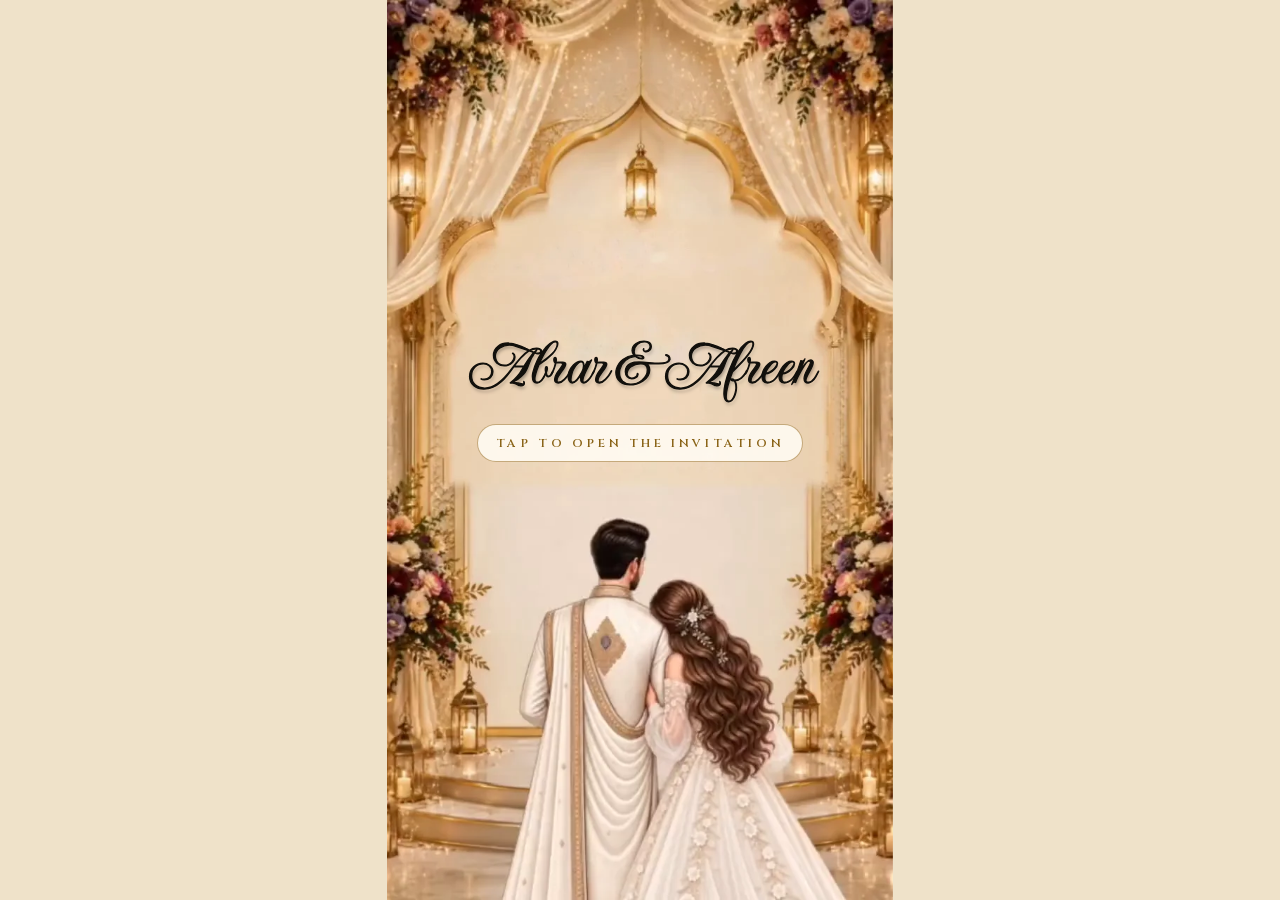
==== commit 7a93829c: "Publish site from Demo-repo 4cd9f52" ====
--- a/assets/family/index.html
+++ b/assets/family/index.html
@@ -17,7 +17,8 @@
   <meta property="og:image:height" content="630">
   <meta name="twitter:card" content="summary_large_image">
   <!-- the first scene arrives before anything else -->
-  <link rel="preload" href="assets/family/scenes/title.webp" as="image" fetchpriority="high">
+  <link rel="preload" href="assets/family/clips/title.webp" as="image" fetchpriority="high">
+  <link rel="preload" href="assets/family/clips/title.mp4" as="video" type="video/mp4">
   <link rel="preload" href="assets/fonts/ImperialScript.woff2" as="font" type="font/woff2" crossorigin>
   <link rel="preload" href="assets/family/cal/title.webp" as="image">
   <link rel="icon" href="data:image/svg+xml,%3Csvg xmlns='http://www.w3.org/2000/svg' viewBox='0 0 24 24'%3E%3Cpath fill='%23b8892f' d='M12 21s-7.5-4.6-9.6-9.2C.9 8.4 3 4.5 6.8 4.5c2.2 0 3.7 1.3 5.2 3.1 1.5-1.8 3-3.1 5.2-3.1 3.8 0 5.9 3.9 4.4 7.3C19.5 16.4 12 21 12 21z'/%3E%3C/svg%3E">
@@ -25,16 +26,17 @@
 </head>
 <body>
 <!--
-  Every scene follows the reference video: the camera zooms in or out over the whole scene
-  (data-cam="from to"), text and picture move together, and each line arrives the way the
-  video brings it in: .w writes on from the left, .wr (the Arabic) from the right, .b comes
-  into focus. data-at is when it starts (seconds into the scene), data-d how long writing takes.
+  Every scene plays the reference video's own footage (assets/family/clips/, its sample text
+  removed), so the camera and the characters move exactly as in the video. The text is laid out
+  on the video's frame and follows its camera (family.js). Each line arrives the way the video
+  brings it in: .w writes on from the left, .wr (the Arabic) from the right, .b comes into focus.
+  data-at is when it starts (seconds into the scene), data-d how long writing takes.
 -->
   <main class="stage" id="stage">
     <div class="frame" id="frame">
 
       <!-- 1 · Wedding Invitation -->
-      <section class="scene" data-bg="title" data-time="7" data-cam="1.095 1">
+      <section class="scene" data-clip="title" data-time="6.6">
         <img class="cal wr" src="assets/family/cal/title.webp" alt="بسم الله الرحمن الرحيم" style="--l:20.833%;--t:27.188%;--w:54.167%" data-at=".1" data-d="2.6">
         <div class="txt" style="--top:35.8%">
           <h1 class="is xl w" data-at=".2" data-d="1">Wedding</h1>
@@ -43,7 +45,7 @@
       </section>
 
       <!-- 2 · Qur'an 78:8 -->
-      <section class="scene" data-bg="verse" data-time="7" data-cam="1 1.072">
+      <section class="scene" data-clip="verse" data-time="6.6">
         <img class="cal wr" src="assets/family/cal/verse.webp" alt="وخلقناكم أزواجا" style="--l:26.667%;--t:21.719%;--w:47.222%" data-at=".1" data-d="3.3">
         <div class="txt" style="--top:34.1%">
           <p class="nc quote w" data-at=".1" data-d="2.6">“ And We created you in pairs ”</p>
@@ -53,7 +55,7 @@
       </section>
 
       <!-- 3 · The groom's family -->
-      <section class="scene" data-bg="parents" data-time="11" data-cam="1.06 1">
+      <section class="scene" data-clip="parents" data-time="10">
         <img class="cal b" src="assets/family/cal/parents.webp" alt="بسم الله الرحمن الرحيم" style="--l:29.861%;--t:25.938%;--w:34.722%" data-at="0">
         <div class="txt narrow" style="--top:34%">
           <p class="cz caps b" data-at="0">In the name of Allah the most<br>beneficent, the most merciful</p>
@@ -66,7 +68,7 @@
       </section>
 
       <!-- 4 · The bride's family -->
-      <section class="scene" data-bg="parents" data-time="9" data-cam="1 1.06">
+      <section class="scene" data-clip="parents" data-time="8.5">
         <div class="txt narrow" style="--top:30%">
           <p class="is with b" data-at="0">With</p>
           <h2 class="is md b" data-at=".5">Afreen Bokhari</h2>
@@ -77,7 +79,7 @@
       </section>
 
       <!-- 5 · Alhamdulillah (every line where the video has it) -->
-      <section class="scene" data-bg="heart" data-time="7" data-cam="1 1.065">
+      <section class="scene" data-clip="heart" data-time="6.6">
         <img class="cal b" src="assets/family/cal/hamd.webp" alt="الحمد لله" style="--l:37.778%;--t:24.219%;--w:31.389%" data-at="1">
         <img class="cal b" src="assets/family/cal/insha.webp" alt="إن شاء الله" style="--l:30.556%;--t:37.344%;--w:37.222%" data-at="2.5">
         <div class="txt abs">
@@ -87,7 +89,7 @@
       </section>
 
       <!-- 6 · Haldi & Shukrana -->
-      <section class="scene" data-bg="haldi" data-time="10" data-cam="1.05 1">
+      <section class="scene" data-clip="haldi" data-time="8.5">
         <div class="txt" style="--top:16.8%">
           <h2 class="is lg b" data-at="0"><span class="gold">Haldi &amp; Shukrana</span></h2>
           <img class="orn b" src="assets/family/cal/orn.webp" alt="" data-at="0">
@@ -101,12 +103,12 @@
       </section>
 
       <!-- 7 · Nikah -->
-      <section class="scene" data-bg="nikah" data-time="10" data-cam="1.15 1">
+      <section class="scene" data-clip="nikah" data-time="8.5">
         <img class="cal b" src="assets/family/cal/nikah.webp" alt="إن شاء الله" style="--l:33.333%;--t:19.062%;--w:32.778%" data-at="0">
         <div class="txt" style="--top:24.9%">
           <h2 class="is lg b" data-at=".25">Nikah</h2>
           <img class="orn b" src="assets/family/cal/orn.webp" alt="" data-at="0">
-          <p class="tb date b" data-at=".75">On Thursday,<br>17th December 2026</p>
+          <p class="tb date b" data-at=".75">On Thursday, 17th December 2026</p>
           <p class="tb time b" data-at=".75">Nikah : 11:00 AM<br>Lunch : 12:30 PM onwards</p>
           <p class="is venue b" data-at=".75">Venue</p>
           <p class="tb place b" data-at=".75">A.M.C. Fortune Mahal</p>
@@ -116,11 +118,11 @@
       </section>
 
       <!-- 8 · Dawat-E-Valima -->
-      <section class="scene" data-bg="walima" data-time="10" data-cam="1 1.1">
+      <section class="scene" data-clip="walima" data-time="8.5">
         <div class="txt" style="--top:20.6%">
           <h2 class="is lg b" data-at="0">Dawat-E-Valima</h2>
           <img class="orn b" src="assets/family/cal/orn.webp" alt="" data-at="0">
-          <p class="tb date b" data-at=".75">On Thursday,<br>17th December 2026</p>
+          <p class="tb date b" data-at=".75">On Thursday, 17th December 2026</p>
           <p class="tb time b" data-at=".75">Dinner : 8:00 PM onwards</p>
           <p class="is venue b" data-at=".75">Venue</p>
           <p class="tb place b" data-at=".75">Shams Convention Centre</p>
@@ -130,9 +132,9 @@
       </section>
 
       <!-- 9 · Thank you (the lettering is the video's own) -->
-      <section class="scene" data-bg="thanks" data-time="0" data-cam="1.15 1" data-camtime="7">
+      <section class="scene" data-clip="thanks" data-time="0">
         <img class="cal b" src="assets/family/cal/thankyou.webp" alt="Thank you" style="--l:26.389%;--t:23.281%;--w:45.139%" data-at="0">
-        <div class="txt narrow" style="--top:40.4%">
+        <div class="txt" style="--top:40.4%;left:17%;right:17%">
           <p class="pf bless b" data-at=".5">Your presence, prayers and blessings will add joy to our celebration.</p>
           <p class="pf from b" data-at="1.1">With Best Compliments From:</p>
           <p class="tb fam b" data-at="1.1">Relatives and Friends</p>
@@ -144,6 +146,7 @@
     </div>
 
     <div class="bars" id="bars" aria-hidden="true"></div>
+    <div class="actbar" id="actbar"></div>
 
     <!-- before the first tap: the first scene waits, sharp, with a tap prompt (music needs a tap) -->
     <button class="opener" id="opener" type="button" aria-label="Open the invitation">
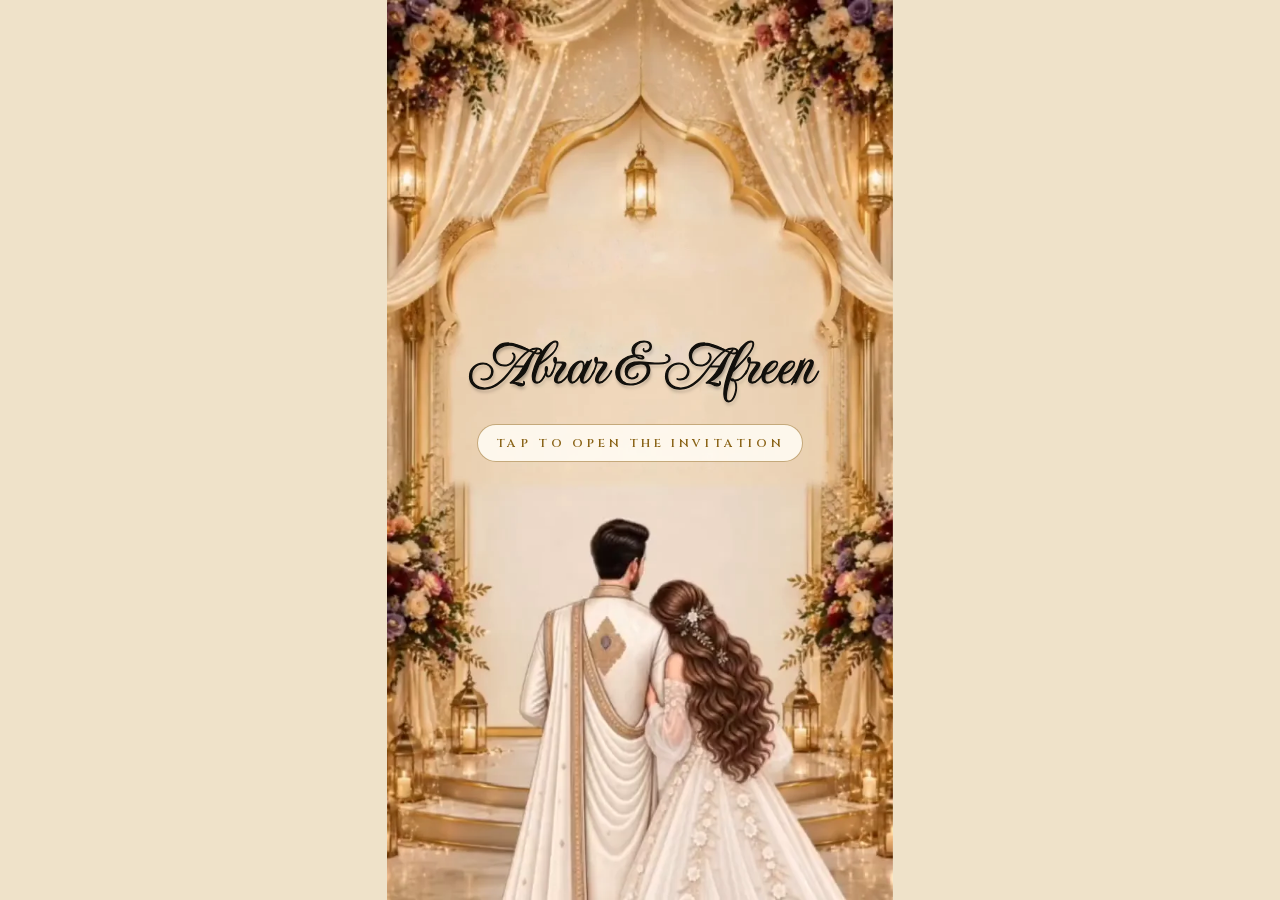
==== commit e2c415d6: "Publish site from Demo-repo 9c76ce2" ====
--- a/assets/family/index.html
+++ b/assets/family/index.html
@@ -47,7 +47,7 @@
       <!-- 2 · Qur'an 78:8 -->
       <section class="scene" data-clip="verse" data-time="6.6">
         <img class="cal wr" src="assets/family/cal/verse.webp" alt="وخلقناكم أزواجا" style="--l:26.667%;--t:21.719%;--w:47.222%" data-at=".1" data-d="3.3">
-        <div class="txt" style="--top:34.1%">
+        <div class="txt" style="--top:34.1%;left:20%;right:20%">
           <p class="nc quote w" data-at=".1" data-d="2.6">“ And We created you in pairs ”</p>
           <p class="nc ref w" data-at="2.8" data-d="1.1">Qur’an : 78 : 8</p>
           <h2 class="is lg names w" data-at=".1" data-d="1.3">Abrar &amp; Afreen</h2>
@@ -57,24 +57,24 @@
       <!-- 3 · The groom's family -->
       <section class="scene" data-clip="parents" data-time="10">
         <img class="cal b" src="assets/family/cal/parents.webp" alt="بسم الله الرحمن الرحيم" style="--l:29.861%;--t:25.938%;--w:34.722%" data-at="0">
-        <div class="txt narrow" style="--top:34%">
-          <p class="cz caps b" data-at="0">In the name of Allah the most<br>beneficent, the most merciful</p>
+        <div class="txt" style="--top:33.3%;left:26%;right:26%">
+          <p class="cz caps b" data-at="0">In the name of Allah, the Most<br>Beneficent, the Most Merciful</p>
           <p class="lb host b" data-at=".75">Mr. Mustaq Ahmed &amp;<br>Mrs. Nazhath Unnisa</p>
-          <p class="nc ask b" data-at="1.25">Solicit your blessings &amp; request your gracious<br>presence on the auspicious occasion of the<br>Wedding Ceremony of their beloved Son</p>
+          <p class="nc ask b" data-at="1.25">Solicit your blessings &amp; request<br>your gracious presence on the<br>auspicious occasion of the Wedding<br>Ceremony of their beloved Son</p>
           <h2 class="is md b" data-at="2">Abrar Ahmed</h2>
-          <p class="gp b" data-at="2.75"><span class="nc">Paternal grandson of</span><br><b class="lb">Late Janab Abdul Kareem Saheb</b></p>
-          <p class="gp b" data-at="3.25"><span class="nc">Maternal grandson of</span><br><b class="lb">Late Janab Abdul Khayyum Saheb</b></p>
+          <p class="gp b" data-at="2.75"><span class="nc">Paternal grandson of</span><br><b class="tb">Late Janab Abdul Kareem Saheb</b></p>
+          <p class="gp b" data-at="3.25"><span class="nc">Maternal grandson of</span><br><b class="tb">Late Janab Abdul Khayyum Saheb</b></p>
         </div>
       </section>
 
       <!-- 4 · The bride's family -->
       <section class="scene" data-clip="parents" data-time="8.5">
-        <div class="txt narrow" style="--top:30%">
+        <div class="txt" style="--top:31%;left:26%;right:26%">
           <p class="is with b" data-at="0">With</p>
           <h2 class="is md b" data-at=".5">Afreen Bokhari</h2>
-          <p class="lb host b" data-at="1.25">D/o Mr. Syed Ilyas Bokhari &amp;<br>Mrs. Syeda Fathima Mubeen</p>
-          <p class="gp b" data-at="2"><span class="nc">Paternal granddaughter of</span><br><b class="lb">Late Syed Shafiulla Bokhari Saheb</b></p>
-          <p class="gp b" data-at="2.5"><span class="nc">Maternal granddaughter of</span><br><b class="lb">Late Syed Hidayathulla Bokhari Saheb</b></p>
+          <p class="lb host b" data-at="1.25">D/o Mr. Syed Ilyas Bokhari<br>&amp; Mrs. Syeda Fathima Mubeen</p>
+          <p class="gp b" data-at="2"><span class="nc">Paternal granddaughter of</span><br><b class="tb">Late Syed Shafiulla<br>Bokhari Saheb</b></p>
+          <p class="gp b" data-at="2.5"><span class="nc">Maternal granddaughter of</span><br><b class="tb">Late Syed Hidayathulla<br>Bokhari Saheb</b></p>
         </div>
       </section>
 
@@ -90,7 +90,7 @@
 
       <!-- 6 · Haldi & Shukrana -->
       <section class="scene" data-clip="haldi" data-time="8.5">
-        <div class="txt" style="--top:16.8%">
+        <div class="txt" style="--top:17%;left:16%;right:16%">
           <h2 class="is lg b" data-at="0"><span class="gold">Haldi &amp; Shukrana</span></h2>
           <img class="orn b" src="assets/family/cal/orn.webp" alt="" data-at="0">
           <p class="tb date b" data-at="1">Insha Allah, on Tuesday,<br>15th December 2026</p>
@@ -105,7 +105,7 @@
       <!-- 7 · Nikah -->
       <section class="scene" data-clip="nikah" data-time="8.5">
         <img class="cal b" src="assets/family/cal/nikah.webp" alt="إن شاء الله" style="--l:33.333%;--t:19.062%;--w:32.778%" data-at="0">
-        <div class="txt" style="--top:24.9%">
+        <div class="txt" style="--top:25.2%;left:17%;right:17%">
           <h2 class="is lg b" data-at=".25">Nikah</h2>
           <img class="orn b" src="assets/family/cal/orn.webp" alt="" data-at="0">
           <p class="tb date b" data-at=".75">On Thursday, 17th December 2026</p>
@@ -119,7 +119,7 @@
 
       <!-- 8 · Dawat-E-Valima -->
       <section class="scene" data-clip="walima" data-time="8.5">
-        <div class="txt" style="--top:20.6%">
+        <div class="txt" style="--top:21%;left:17%;right:17%">
           <h2 class="is lg b" data-at="0">Dawat-E-Valima</h2>
           <img class="orn b" src="assets/family/cal/orn.webp" alt="" data-at="0">
           <p class="tb date b" data-at=".75">On Thursday, 17th December 2026</p>
@@ -134,8 +134,8 @@
       <!-- 9 · Thank you (the lettering is the video's own) -->
       <section class="scene" data-clip="thanks" data-time="0">
         <img class="cal b" src="assets/family/cal/thankyou.webp" alt="Thank you" style="--l:26.389%;--t:23.281%;--w:45.139%" data-at="0">
-        <div class="txt" style="--top:40.4%;left:17%;right:17%">
-          <p class="pf bless b" data-at=".5">Your presence, prayers and blessings will add joy to our celebration.</p>
+        <div class="txt" style="--top:40.6%;left:24%;right:24%">
+          <p class="pf bless b" data-at=".5">Your presence, prayers and<br>blessings will add joy to<br>our celebration.</p>
           <p class="pf from b" data-at="1.1">With Best Compliments From:</p>
           <p class="tb fam b" data-at="1.1">Relatives and Friends</p>
           <p class="acts b" data-at="2.2"><button class="act" id="replay" type="button">Watch again</button></p>
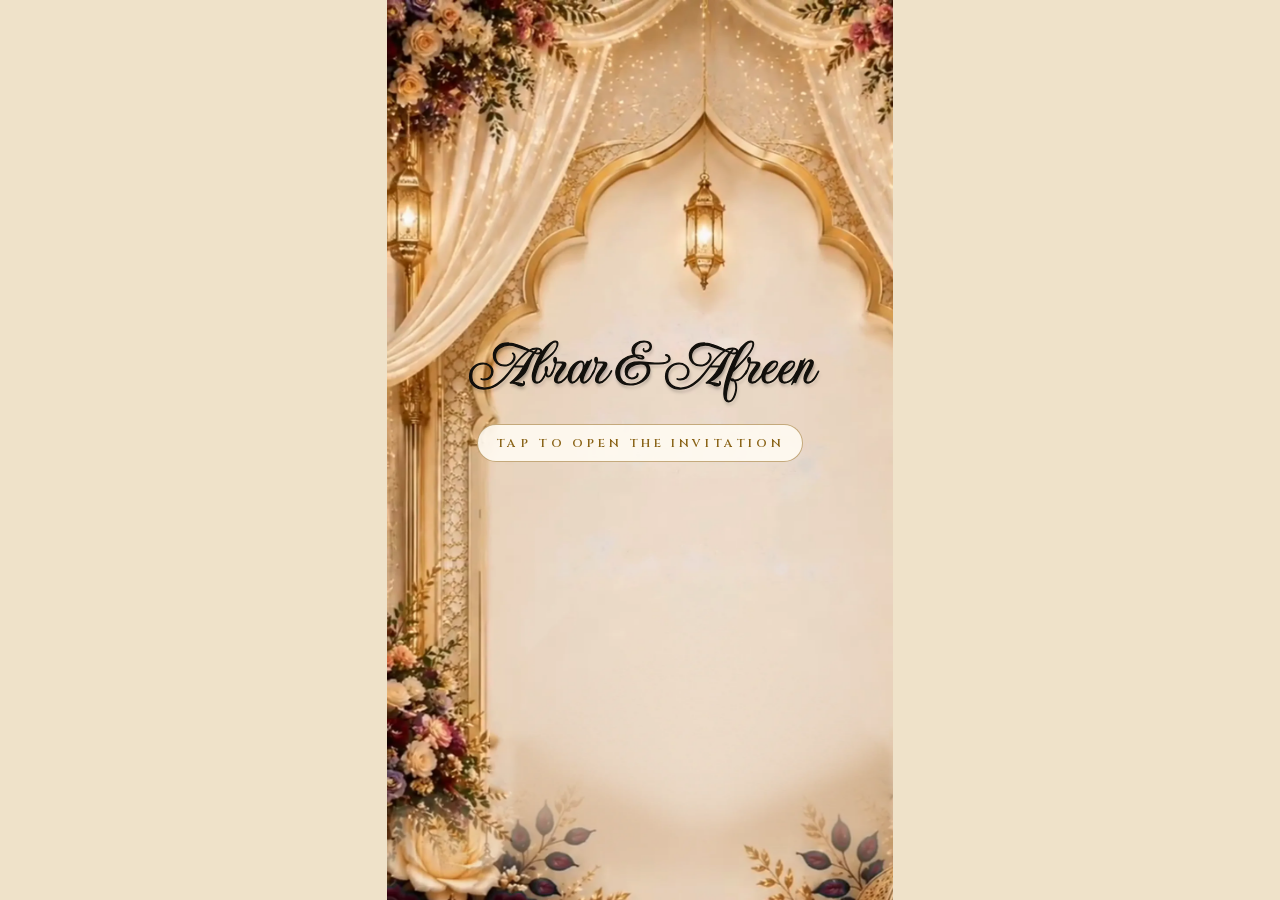
==== commit 3c479e6c: "Publish site from Demo-repo cb59a37" ====
--- a/assets/family/index.html
+++ b/assets/family/index.html
@@ -17,8 +17,7 @@
   <meta property="og:image:height" content="630">
   <meta name="twitter:card" content="summary_large_image">
   <!-- the first scene arrives before anything else -->
-  <link rel="preload" href="assets/family/clips/title.webp" as="image" fetchpriority="high">
-  <link rel="preload" href="assets/family/clips/title.mp4" as="video" type="video/mp4">
+  <link rel="preload" href="assets/family/scenes/title.webp" as="image" fetchpriority="high">
   <link rel="preload" href="assets/fonts/ImperialScript.woff2" as="font" type="font/woff2" crossorigin>
   <link rel="preload" href="assets/family/cal/title.webp" as="image">
   <link rel="icon" href="data:image/svg+xml,%3Csvg xmlns='http://www.w3.org/2000/svg' viewBox='0 0 24 24'%3E%3Cpath fill='%23b8892f' d='M12 21s-7.5-4.6-9.6-9.2C.9 8.4 3 4.5 6.8 4.5c2.2 0 3.7 1.3 5.2 3.1 1.5-1.8 3-3.1 5.2-3.1 3.8 0 5.9 3.9 4.4 7.3C19.5 16.4 12 21 12 21z'/%3E%3C/svg%3E">
@@ -26,17 +25,17 @@
 </head>
 <body>
 <!--
-  Every scene plays the reference video's own footage (assets/family/clips/, its sample text
-  removed), so the camera and the characters move exactly as in the video. The text is laid out
-  on the video's frame and follows its camera (family.js). Each line arrives the way the video
-  brings it in: .w writes on from the left, .wr (the Arabic) from the right, .b comes into focus.
+  Every scene is the reference video's own artwork (assets/family/scenes/) with the figures
+  removed and a floral base of roses, lanterns and candles. The camera drifts slowly, petals
+  fall and candles flicker (family.js). Each line arrives the way the video brings it in:
+  .w writes on from the left, .wr (the Arabic) from the right, .b comes into focus.
   data-at is when it starts (seconds into the scene), data-d how long writing takes.
 -->
   <main class="stage" id="stage">
     <div class="frame" id="frame">
 
       <!-- 1 · Wedding Invitation -->
-      <section class="scene" data-clip="title" data-time="6.6">
+      <section class="scene" data-bg="title" data-time="6.6">
         <img class="cal wr" src="assets/family/cal/title.webp" alt="بسم الله الرحمن الرحيم" style="--l:20.833%;--t:27.188%;--w:54.167%" data-at=".1" data-d="2.6">
         <div class="txt" style="--top:35.8%">
           <h1 class="is xl w" data-at=".2" data-d="1">Wedding</h1>
@@ -45,41 +44,47 @@
       </section>
 
       <!-- 2 · Qur'an 78:8 -->
-      <section class="scene" data-clip="verse" data-time="6.6">
+      <section class="scene" data-bg="verse" data-time="6.6">
         <img class="cal wr" src="assets/family/cal/verse.webp" alt="وخلقناكم أزواجا" style="--l:26.667%;--t:21.719%;--w:47.222%" data-at=".1" data-d="3.3">
-        <div class="txt" style="--top:34.1%;left:20%;right:20%">
+        <div class="txt fit" style="--top:34.1%;--k:1.309">
           <p class="nc quote w" data-at=".1" data-d="2.6">“ And We created you in pairs ”</p>
           <p class="nc ref w" data-at="2.8" data-d="1.1">Qur’an : 78 : 8</p>
           <h2 class="is lg names w" data-at=".1" data-d="1.3">Abrar &amp; Afreen</h2>
         </div>
       </section>
 
-      <!-- 3 · The groom's family -->
-      <section class="scene" data-clip="parents" data-time="10">
+      <!-- 3 · The groom's parents -->
+      <section class="scene" data-bg="parents" data-time="8.5">
         <img class="cal b" src="assets/family/cal/parents.webp" alt="بسم الله الرحمن الرحيم" style="--l:29.861%;--t:25.938%;--w:34.722%" data-at="0">
-        <div class="txt" style="--top:33.3%;left:26%;right:26%">
-          <p class="cz caps b" data-at="0">In the name of Allah, the Most<br>Beneficent, the Most Merciful</p>
-          <p class="lb host b" data-at=".75">Mr. Mustaq Ahmed &amp;<br>Mrs. Nazhath Unnisa</p>
-          <p class="nc ask b" data-at="1.25">Solicit your blessings &amp; request<br>your gracious presence on the<br>auspicious occasion of the Wedding<br>Ceremony of their beloved Son</p>
-          <h2 class="is md b" data-at="2">Abrar Ahmed</h2>
-          <p class="gp b" data-at="2.75"><span class="nc">Paternal grandson of</span><br><b class="tb">Late Janab Abdul Kareem Saheb</b></p>
-          <p class="gp b" data-at="3.25"><span class="nc">Maternal grandson of</span><br><b class="tb">Late Janab Abdul Khayyum Saheb</b></p>
+        <div class="txt fit" style="--top:33.4%;--k:1.486">
+          <p class="cz caps b" data-at="0">In the name of Allah,<br>the Most Beneficent,<br>the Most Merciful</p>
+          <p class="tb host b" data-at=".75">Mr. Mustaq Ahmed &amp;<br>Mrs. Nazhath Unnisa</p>
+          <p class="nc ask b" data-at="1.5">Solicit your blessings &amp; request<br>your gracious presence on the<br>auspicious occasion of the<br>Wedding Ceremony of<br>their beloved Son</p>
         </div>
       </section>
 
-      <!-- 4 · The bride's family -->
-      <section class="scene" data-clip="parents" data-time="8.5">
-        <div class="txt" style="--top:31%;left:26%;right:26%">
+      <!-- 4 · The groom -->
+      <section class="scene" data-bg="parents" data-time="7">
+        <div class="txt fit" style="--top:36%;--k:1.650">
+          <h2 class="is md b" data-at="0">Abrar Ahmed</h2>
+          <p class="gp b" data-at=".9"><span class="nc">Paternal grandson of</span><br><b class="tb">Late Janab<br>Abdul Kareem Saheb</b></p>
+          <p class="gp b" data-at="1.6"><span class="nc">Maternal grandson of</span><br><b class="tb">Late Janab<br>Abdul Khayyum Saheb</b></p>
+        </div>
+      </section>
+
+      <!-- 5 · The bride's family -->
+      <section class="scene" data-bg="parents" data-time="8.5">
+        <div class="txt fit" style="--top:31.5%;--k:1.282">
           <p class="is with b" data-at="0">With</p>
           <h2 class="is md b" data-at=".5">Afreen Bokhari</h2>
-          <p class="lb host b" data-at="1.25">D/o Mr. Syed Ilyas Bokhari<br>&amp; Mrs. Syeda Fathima Mubeen</p>
+          <p class="tb host b" data-at="1.25">D/o Mr. Syed Ilyas Bokhari<br>&amp; Mrs. Syeda Fathima Mubeen</p>
           <p class="gp b" data-at="2"><span class="nc">Paternal granddaughter of</span><br><b class="tb">Late Syed Shafiulla<br>Bokhari Saheb</b></p>
           <p class="gp b" data-at="2.5"><span class="nc">Maternal granddaughter of</span><br><b class="tb">Late Syed Hidayathulla<br>Bokhari Saheb</b></p>
         </div>
       </section>
 
       <!-- 5 · Alhamdulillah (every line where the video has it) -->
-      <section class="scene" data-clip="heart" data-time="6.6">
+      <section class="scene" data-bg="heart" data-time="6.6">
         <img class="cal b" src="assets/family/cal/hamd.webp" alt="الحمد لله" style="--l:37.778%;--t:24.219%;--w:31.389%" data-at="1">
         <img class="cal b" src="assets/family/cal/insha.webp" alt="إن شاء الله" style="--l:30.556%;--t:37.344%;--w:37.222%" data-at="2.5">
         <div class="txt abs">
@@ -89,40 +94,40 @@
       </section>
 
       <!-- 6 · Haldi & Shukrana -->
-      <section class="scene" data-clip="haldi" data-time="8.5">
-        <div class="txt" style="--top:17%;left:16%;right:16%">
+      <section class="scene" data-bg="haldi" data-time="8.5">
+        <div class="txt fit" style="--top:15.5%;--k:1.462">
           <h2 class="is lg b" data-at="0"><span class="gold">Haldi &amp; Shukrana</span></h2>
           <img class="orn b" src="assets/family/cal/orn.webp" alt="" data-at="0">
           <p class="tb date b" data-at="1">Insha Allah, on Tuesday,<br>15th December 2026</p>
           <p class="tb time b" data-at="1">Dinner : 8:00 PM onwards</p>
           <p class="is venue b" data-at="1">Venue</p>
           <p class="tb place b" data-at="1">A.M.C. Fortune Mahal</p>
-          <p class="tb addr b" data-at="1">#36, Jayamahal Main Road, Opp. Fun World,<br>Next to S.B.I. Bank, J.C. Nagar,<br>Bengaluru – 560 006</p>
+          <p class="tb addr b" data-at="1">#36, Jayamahal Main Road,<br>Opp. Fun World, Next to S.B.I. Bank,<br>J.C. Nagar, Bengaluru – 560 006</p>
           <p class="acts b" data-at="2.2"><a class="act" data-map="amc" target="_blank" rel="noopener">Directions</a><a class="act" data-cal="haldi" target="_blank" rel="noopener">Save the Date</a></p>
         </div>
       </section>
 
       <!-- 7 · Nikah -->
-      <section class="scene" data-clip="nikah" data-time="8.5">
+      <section class="scene" data-bg="nikah" data-time="8.5">
         <img class="cal b" src="assets/family/cal/nikah.webp" alt="إن شاء الله" style="--l:33.333%;--t:19.062%;--w:32.778%" data-at="0">
-        <div class="txt" style="--top:25.2%;left:17%;right:17%">
+        <div class="txt fit" style="--top:25.2%;--k:1.188">
           <h2 class="is lg b" data-at=".25">Nikah</h2>
           <img class="orn b" src="assets/family/cal/orn.webp" alt="" data-at="0">
           <p class="tb date b" data-at=".75">On Thursday, 17th December 2026</p>
           <p class="tb time b" data-at=".75">Nikah : 11:00 AM<br>Lunch : 12:30 PM onwards</p>
           <p class="is venue b" data-at=".75">Venue</p>
           <p class="tb place b" data-at=".75">A.M.C. Fortune Mahal</p>
-          <p class="tb addr b" data-at=".75">#36, Jayamahal Main Road, Opp. Fun World,<br>Next to S.B.I. Bank, J.C. Nagar,<br>Bengaluru – 560 006</p>
+          <p class="tb addr b" data-at=".75">#36, Jayamahal Main Road,<br>Opp. Fun World, Next to S.B.I. Bank,<br>J.C. Nagar, Bengaluru – 560 006</p>
           <p class="acts b" data-at="2"><a class="act" data-map="amc" target="_blank" rel="noopener">Directions</a><a class="act" data-cal="nikah" target="_blank" rel="noopener">Save the Date</a></p>
         </div>
       </section>
 
       <!-- 8 · Dawat-E-Valima -->
-      <section class="scene" data-clip="walima" data-time="8.5">
-        <div class="txt" style="--top:21%;left:17%;right:17%">
+      <section class="scene" data-bg="walima" data-time="8.5">
+        <div class="txt fit" style="--top:21%;--k:1.328">
           <h2 class="is lg b" data-at="0">Dawat-E-Valima</h2>
           <img class="orn b" src="assets/family/cal/orn.webp" alt="" data-at="0">
-          <p class="tb date b" data-at=".75">On Thursday, 17th December 2026</p>
+          <p class="tb date b" data-at=".75">On Thursday,<br>17th December 2026</p>
           <p class="tb time b" data-at=".75">Dinner : 8:00 PM onwards</p>
           <p class="is venue b" data-at=".75">Venue</p>
           <p class="tb place b" data-at=".75">Shams Convention Centre</p>
@@ -132,16 +137,17 @@
       </section>
 
       <!-- 9 · Thank you (the lettering is the video's own) -->
-      <section class="scene" data-clip="thanks" data-time="0">
+      <section class="scene" data-bg="thanks" data-time="0">
         <img class="cal b" src="assets/family/cal/thankyou.webp" alt="Thank you" style="--l:26.389%;--t:23.281%;--w:45.139%" data-at="0">
-        <div class="txt" style="--top:40.6%;left:24%;right:24%">
-          <p class="pf bless b" data-at=".5">Your presence, prayers and<br>blessings will add joy to<br>our celebration.</p>
+        <div class="txt fit" style="--top:40.6%;--k:1.190">
+          <p class="pf bless b" data-at=".5">Your presence, prayers<br>and blessings will add<br>joy to our celebration.</p>
           <p class="pf from b" data-at="1.1">With Best Compliments From:</p>
           <p class="tb fam b" data-at="1.1">Relatives and Friends</p>
           <p class="acts b" data-at="2.2"><button class="act" id="replay" type="button">Watch again</button></p>
         </div>
       </section>
 
+      <canvas class="petals" id="petals" aria-hidden="true"></canvas>
       <div class="haze" id="haze" aria-hidden="true"></div>
     </div>
 
